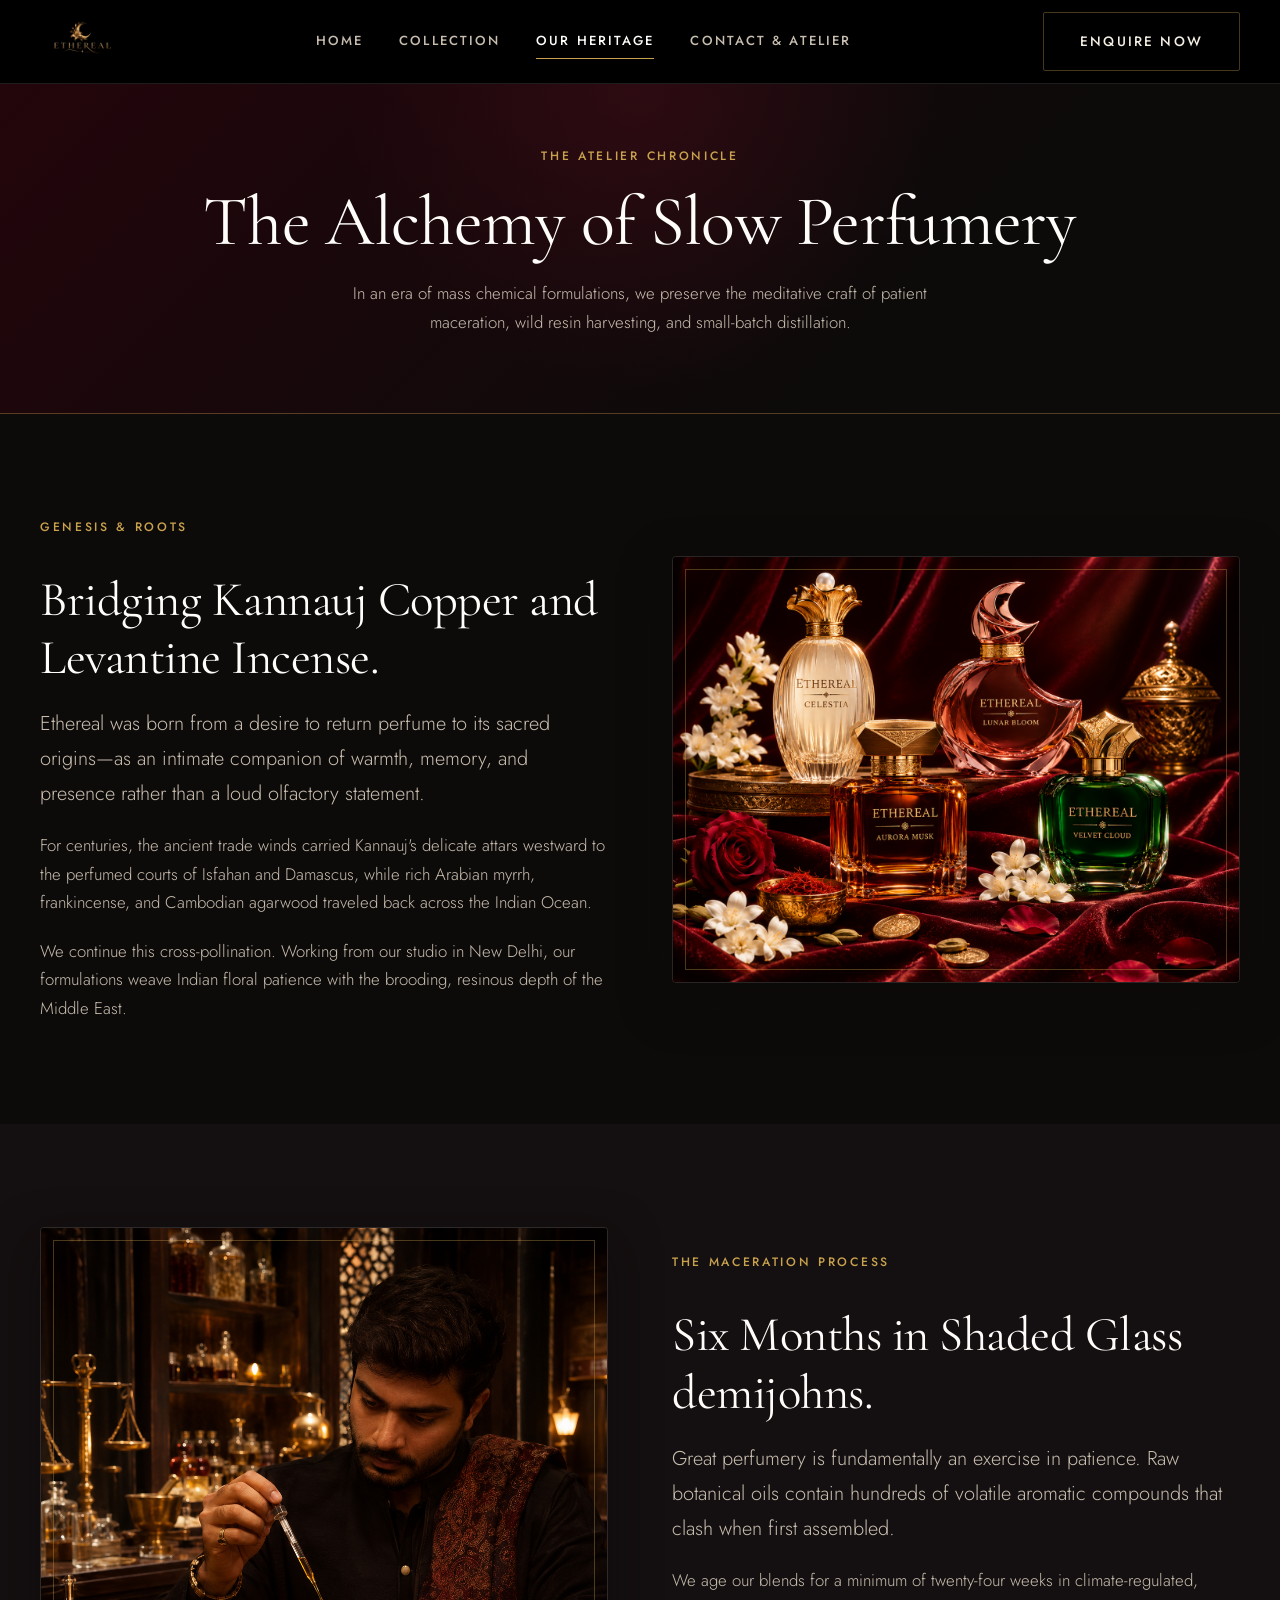
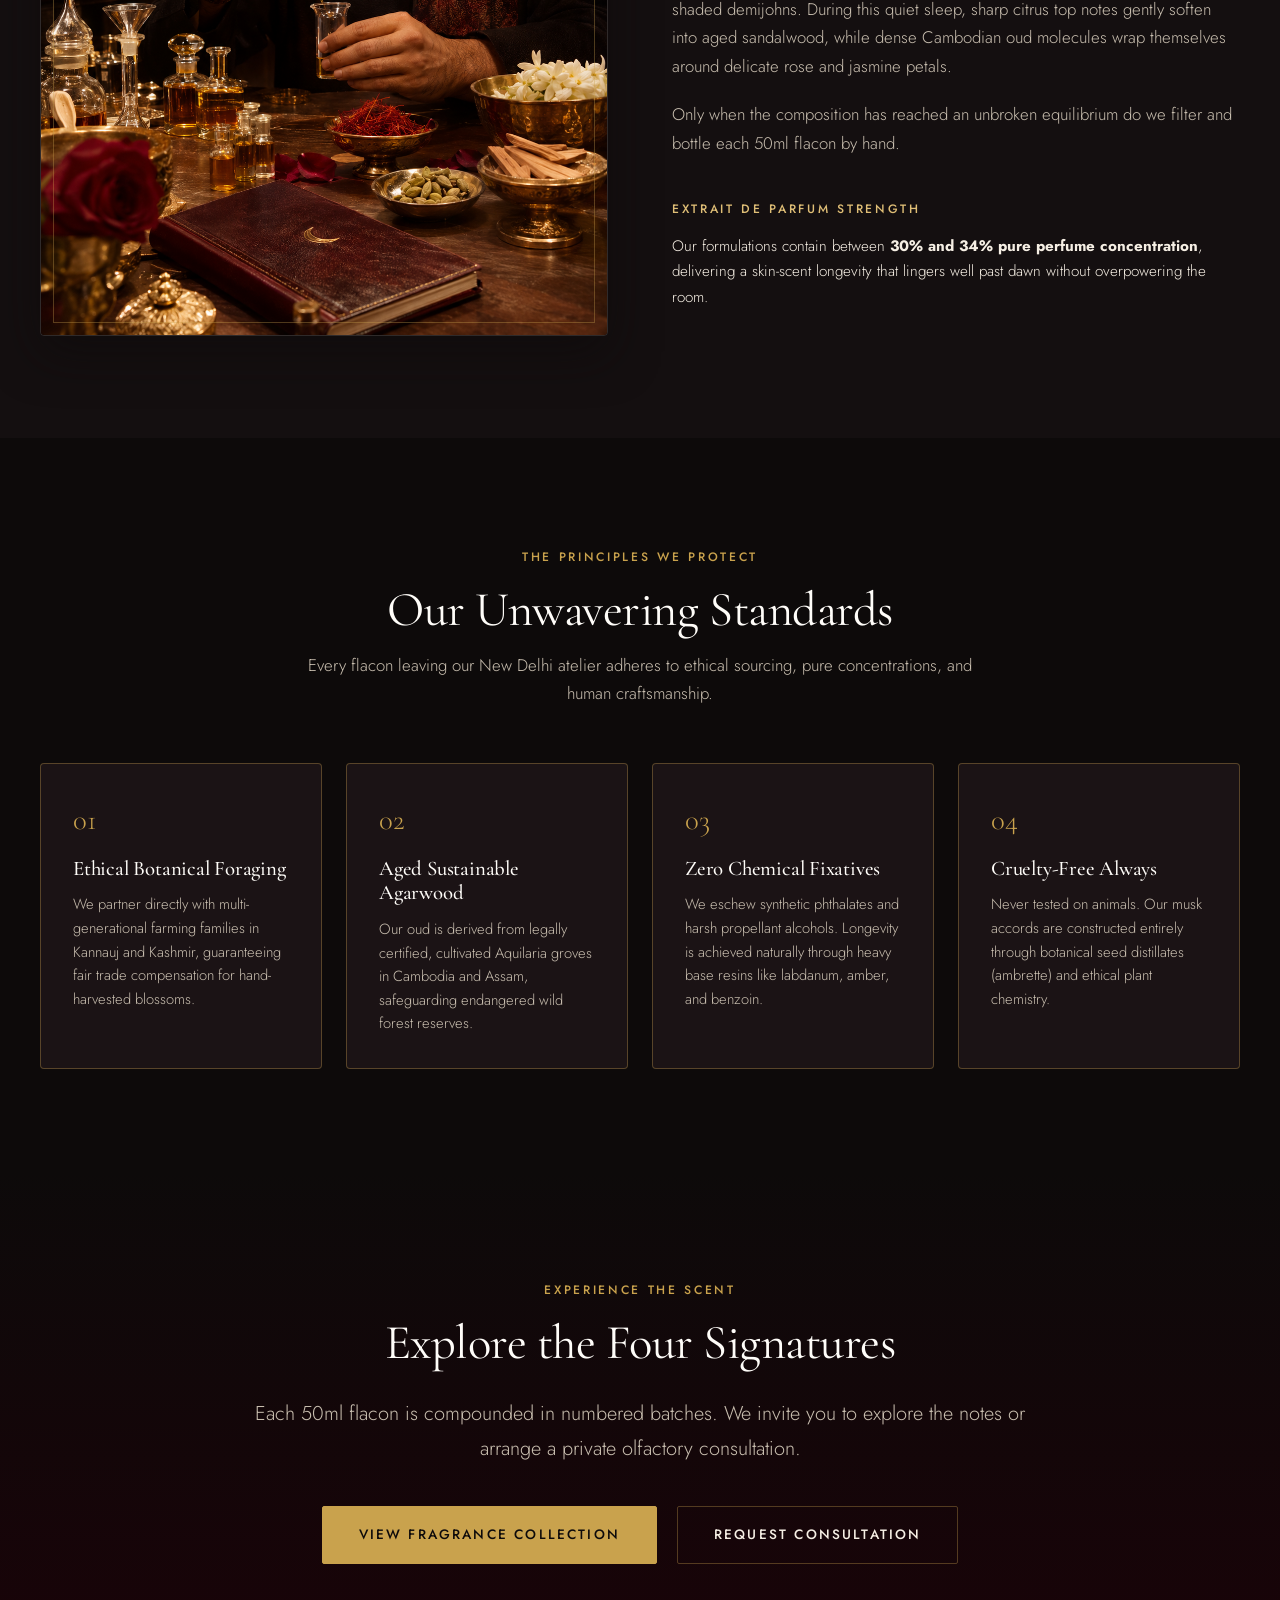
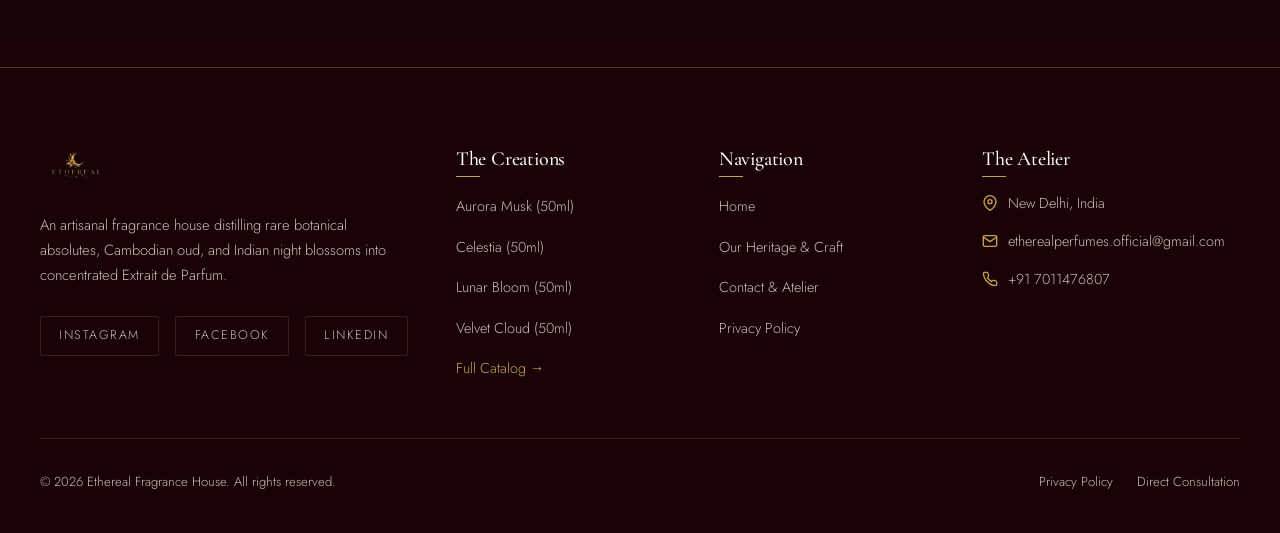
==== about/index.html @ 1e4ba0fc "Add files via upload" ====
<!DOCTYPE html>
<html lang="en">
<head>
  <meta charset="UTF-8">
  <meta name="viewport" content="width=device-width, initial-scale=1.0">
  <title>Our Heritage & Craftsmanship | Ethereal Fragrance House</title>
  <meta name="description" content="Discover the slow perfumery philosophy of Ethereal. Blended in New Delhi from aged Cambodian oud, Kannauj night jasmine, and rare botanicals matured in shaded glass.">
  <meta name="author" content="Ethereal Fragrance House">
  <link rel="canonical" href="https://YOURDOMAIN.com/about/">

  <!-- Open Graph -->
  <meta property="og:type" content="article">
  <meta property="og:url" content="https://YOURDOMAIN.com/about/">
  <meta property="og:title" content="Our Heritage & Craftsmanship | Ethereal Fragrance House">
  <meta property="og:description" content="Slow perfumery inspired by ancient Indo-Levantine trade routes, aged woods, and nocturnal floral distillation.">
  <meta property="og:image" content="https://YOURDOMAIN.com/images/ethereal-perfumer-blending-oils.webp">
  <meta property="og:site_name" content="Ethereal">

  <!-- Twitter Card -->
  <meta name="twitter:card" content="summary_large_image">
  <meta name="twitter:url" content="https://YOURDOMAIN.com/about/">
  <meta name="twitter:title" content="Our Heritage & Craftsmanship | Ethereal Fragrance House">
  <meta name="twitter:description" content="Slow perfumery inspired by ancient Indo-Levantine trade routes and nocturnal floral distillation.">
  <meta name="twitter:image" content="https://YOURDOMAIN.com/images/ethereal-perfumer-blending-oils.webp">

  <!-- Favicon -->
  <link rel="icon" type="image/svg+xml" href="/favicon.svg">

  <!-- Google Fonts Preconnect & Styles -->
  <link rel="preconnect" href="https://fonts.googleapis.com">
  <link rel="preconnect" href="https://fonts.gstatic.com" crossorigin>
  <link href="https://fonts.googleapis.com/css2?family=Cormorant+Garamond:ital,wght@0,300;0,400;0,500;0,600;0,700;1,400;1,600&family=Jost:wght@300;400;500;600&display=swap" rel="stylesheet">

  <link rel="stylesheet" href="/styles.css">

  <!-- Google Analytics 4 (GA4) Placeholder:
  <script async src="https://www.googletagmanager.com/gtag/js?id=G-XXXXXXXXXX"></script>
  <script>
    window.dataLayer = window.dataLayer || [];
    function gtag(){dataLayer.push(arguments);}
    gtag('js', new Date());
    gtag('config', 'G-XXXXXXXXXX');
  </script>
  -->
</head>
<body>

  <!-- Site Header -->
  <header class="site-header" role="banner">
    <div class="container header-inner">
      <a href="/" class="brand-logo-wrap" aria-label="Ethereal Home">
        <img src="/images/ethereal-logo-gold.png" alt="Ethereal Luxury Fragrance House" class="brand-logo" width="160" height="44" decoding="async">
      </a>

      <!-- Desktop Navigation -->
      <nav class="nav-desktop" aria-label="Main Navigation">
        <a href="/" class="nav-link">Home</a>
        <a href="/products/" class="nav-link">Collection</a>
        <a href="/about/" class="nav-link active">Our Heritage</a>
        <a href="/contact/" class="nav-link">Contact & Atelier</a>
      </nav>

      <!-- Desktop Action CTA -->
      <a href="/contact/" class="btn btn-secondary header-cta-desktop">Enquire Now</a>

      <!-- Mobile Hamburger Button -->
      <button type="button" class="mobile-nav-toggle" aria-label="Toggle navigation menu" aria-expanded="false" aria-controls="mobile-drawer">
        <span class="hamburger-bar"></span>
        <span class="hamburger-bar"></span>
        <span class="hamburger-bar"></span>
      </button>
    </div>
  </header>

  <!-- Mobile Drawer Menu -->
  <div id="mobile-drawer" class="mobile-drawer" aria-hidden="true">
    <ul class="mobile-nav-list">
      <li><a href="/" class="mobile-nav-link">Home</a></li>
      <li><a href="/products/" class="mobile-nav-link">Fragrance Collection</a></li>
      <li><a href="/about/" class="mobile-nav-link active">Our Heritage & Craft</a></li>
      <li><a href="/contact/" class="mobile-nav-link">Private Consultation</a></li>
    </ul>

    <div class="mobile-drawer-footer">
      <p><strong class="text-gold">Atelier:</strong> New Delhi, India</p>
      <p><strong class="text-gold">Direct:</strong> <a href="tel:+917011476807">+91 7011476807</a></p>
      <p><strong class="text-gold">Email:</strong> <a href="mailto:etherealperfumes.official@gmail.com">etherealperfumes.official@gmail.com</a></p>
    </div>
  </div>

  <main id="main-content">

    <!-- Page Header Banner -->
    <section class="page-header">
      <div class="container reveal-on-scroll">
        <span class="eyebrow">The Atelier Chronicle</span>
        <h1 class="page-header-title">The Alchemy of Slow Perfumery</h1>
        <p class="page-header-subtitle">
          In an era of mass chemical formulations, we preserve the meditative craft of patient maceration, wild resin harvesting, and small-batch distillation.
        </p>
      </div>
    </section>

    <!-- Heritage Narrative Section -->
    <section class="section">
      <div class="container">
        <div class="split-editorial">
          <div class="editorial-content reveal-on-scroll">
            <span class="eyebrow">Genesis & Roots</span>
            <h2>Bridging Kannauj Copper and Levantine Incense.</h2>
            <p class="lead-text">
              Ethereal was born from a desire to return perfume to its sacred origins—as an intimate companion of warmth, memory, and presence rather than a loud olfactory statement.
            </p>
            <p class="text-ivory-muted">
              For centuries, the ancient trade winds carried Kannauj's delicate attars westward to the perfumed courts of Isfahan and Damascus, while rich Arabian myrrh, frankincense, and Cambodian agarwood traveled back across the Indian Ocean.
            </p>
            <p class="text-ivory-muted">
              We continue this cross-pollination. Working from our studio in New Delhi, our formulations weave Indian floral patience with the brooding, resinous depth of the Middle East.
            </p>
          </div>
          <div class="editorial-media reveal-on-scroll delay-1">
            <img src="/images/ethereal-perfume-collection.jpg" alt="Collection of Ethereal fragrances set against raw stone" width="800" height="600" loading="lazy" decoding="async">
            <div class="editorial-media-accent"></div>
          </div>
        </div>
      </div>
    </section>

    <!-- Craftsmanship Section with Perfumer Image -->
    <section class="section" style="background-color: var(--color-black-surface);">
      <div class="container">
        <div class="split-editorial reverse">
          <div class="editorial-content reveal-on-scroll">
            <span class="eyebrow">The Maceration Process</span>
            <h2>Six Months in Shaded Glass demijohns.</h2>
            <p class="lead-text">
              Great perfumery is fundamentally an exercise in patience. Raw botanical oils contain hundreds of volatile aromatic compounds that clash when first assembled.
            </p>
            <p class="text-ivory-muted">
              We age our blends for a minimum of twenty-four weeks in climate-regulated, shaded demijohns. During this quiet sleep, sharp citrus top notes gently soften into aged sandalwood, while dense Cambodian oud molecules wrap themselves around delicate rose and jasmine petals.
            </p>
            <p class="text-ivory-muted">
              Only when the composition has reached an unbroken equilibrium do we filter and bottle each 50ml flacon by hand.
            </p>
            <div style="margin-top: 1rem;">
              <span class="eyebrow" style="color: var(--color-gold-light);">Extrait de Parfum Strength</span>
              <p style="font-size: 0.95rem; color: var(--color-ivory);">
                Our formulations contain between <strong>30% and 34% pure perfume concentration</strong>, delivering a skin-scent longevity that lingers well past dawn without overpowering the room.
              </p>
            </div>
          </div>
          <div class="editorial-media reveal-on-scroll delay-1">
            <img src="/images/ethereal-perfumer-blending-oils.webp" alt="Master perfumer weighing botanical oils with precision pipettes" width="800" height="600" loading="lazy" decoding="async">
            <div class="editorial-media-accent"></div>
          </div>
        </div>
      </div>
    </section>

    <!-- The 4 Pillars of Ethereal -->
    <section class="section">
      <div class="container">
        <div style="text-align: center; max-width: 680px; margin: 0 auto 3.5rem;" class="reveal-on-scroll">
          <span class="eyebrow">The Principles We Protect</span>
          <h2>Our Unwavering Standards</h2>
          <p class="text-ivory-muted" style="margin-top: 0.75rem;">
            Every flacon leaving our New Delhi atelier adheres to ethical sourcing, pure concentrations, and human craftsmanship.
          </p>
        </div>

        <div class="ingredients-grid">
          
          <div class="ingredient-card reveal-on-scroll" style="aspect-ratio: auto; min-height: 280px; background-color: var(--color-black-card); border-color: var(--color-gold-border); padding: 2rem;">
            <div style="color: var(--color-gold); font-size: 1.8rem; font-family: var(--font-serif); margin-bottom: 0.75rem;">01</div>
            <h3 style="font-size: 1.3rem; margin-bottom: 0.75rem;">Ethical Botanical Foraging</h3>
            <p class="text-ivory-muted" style="font-size: 0.92rem; line-height: 1.6;">
              We partner directly with multi-generational farming families in Kannauj and Kashmir, guaranteeing fair trade compensation for hand-harvested blossoms.
            </p>
          </div>

          <div class="ingredient-card reveal-on-scroll delay-1" style="aspect-ratio: auto; min-height: 280px; background-color: var(--color-black-card); border-color: var(--color-gold-border); padding: 2rem;">
            <div style="color: var(--color-gold); font-size: 1.8rem; font-family: var(--font-serif); margin-bottom: 0.75rem;">02</div>
            <h3 style="font-size: 1.3rem; margin-bottom: 0.75rem;">Aged Sustainable Agarwood</h3>
            <p class="text-ivory-muted" style="font-size: 0.92rem; line-height: 1.6;">
              Our oud is derived from legally certified, cultivated Aquilaria groves in Cambodia and Assam, safeguarding endangered wild forest reserves.
            </p>
          </div>

          <div class="ingredient-card reveal-on-scroll delay-2" style="aspect-ratio: auto; min-height: 280px; background-color: var(--color-black-card); border-color: var(--color-gold-border); padding: 2rem;">
            <div style="color: var(--color-gold); font-size: 1.8rem; font-family: var(--font-serif); margin-bottom: 0.75rem;">03</div>
            <h3 style="font-size: 1.3rem; margin-bottom: 0.75rem;">Zero Chemical Fixatives</h3>
            <p class="text-ivory-muted" style="font-size: 0.92rem; line-height: 1.6;">
              We eschew synthetic phthalates and harsh propellant alcohols. Longevity is achieved naturally through heavy base resins like labdanum, amber, and benzoin.
            </p>
          </div>

          <div class="ingredient-card reveal-on-scroll delay-3" style="aspect-ratio: auto; min-height: 280px; background-color: var(--color-black-card); border-color: var(--color-gold-border); padding: 2rem;">
            <div style="color: var(--color-gold); font-size: 1.8rem; font-family: var(--font-serif); margin-bottom: 0.75rem;">04</div>
            <h3 style="font-size: 1.3rem; margin-bottom: 0.75rem;">Cruelty-Free Always</h3>
            <p class="text-ivory-muted" style="font-size: 0.92rem; line-height: 1.6;">
              Never tested on animals. Our musk accords are constructed entirely through botanical seed distillates (ambrette) and ethical plant chemistry.
            </p>
          </div>

        </div>
      </div>
    </section>

    <!-- Final Call to Action -->
    <section class="section" style="background: linear-gradient(180deg, var(--color-black) 0%, var(--color-burgundy-dark) 100%); text-align: center;">
      <div class="container container-narrow reveal-on-scroll">
        <span class="eyebrow">Experience The Scent</span>
        <h2 style="margin-bottom: 1.5rem;">Explore the Four Signatures</h2>
        <p class="lead-text" style="margin-bottom: 2.5rem;">
          Each 50ml flacon is compounded in numbered batches. We invite you to explore the notes or arrange a private olfactory consultation.
        </p>
        <div class="btn-group" style="justify-content: center;">
          <a href="/products/" class="btn btn-primary">View Fragrance Collection</a>
          <a href="/contact/" class="btn btn-secondary">Request Consultation</a>
        </div>
      </div>
    </section>

  </main>

  <!-- Global Footer -->
  <footer class="site-footer" role="contentinfo">
    <div class="container">
      <div class="footer-grid">
        
        <div class="footer-col-brand">
          <a href="/" aria-label="Ethereal Home">
            <img src="/images/ethereal-logo-gold.png" alt="Ethereal Luxury Perfume House" class="footer-logo" width="160" height="44" decoding="async">
          </a>
          <p class="text-ivory-muted" style="font-size: 0.92rem; line-height: 1.7;">
            An artisanal fragrance house distilling rare botanical absolutes, Cambodian oud, and Indian night blossoms into concentrated Extrait de Parfum.
          </p>
          <div class="social-links-row">
            <a href="#" class="social-pill" aria-label="Instagram">Instagram</a>
            <a href="#" class="social-pill" aria-label="Facebook">Facebook</a>
            <a href="#" class="social-pill" aria-label="LinkedIn">LinkedIn</a>
          </div>
        </div>

        <div>
          <h4 class="footer-col-title">The Creations</h4>
          <ul class="footer-links-list">
            <li><a href="/products/aurora-musk/" class="footer-link">Aurora Musk (50ml)</a></li>
            <li><a href="/products/celestia/" class="footer-link">Celestia (50ml)</a></li>
            <li><a href="/products/lunar-bloom/" class="footer-link">Lunar Bloom (50ml)</a></li>
            <li><a href="/products/velvet-cloud/" class="footer-link">Velvet Cloud (50ml)</a></li>
            <li><a href="/products/" class="footer-link text-gold">Full Catalog &rarr;</a></li>
          </ul>
        </div>

        <div>
          <h4 class="footer-col-title">Navigation</h4>
          <ul class="footer-links-list">
            <li><a href="/" class="footer-link">Home</a></li>
            <li><a href="/about/" class="footer-link">Our Heritage & Craft</a></li>
            <li><a href="/contact/" class="footer-link">Contact & Atelier</a></li>
            <li><a href="/privacy-policy/" class="footer-link">Privacy Policy</a></li>
          </ul>
        </div>

        <div>
          <h4 class="footer-col-title">The Atelier</h4>
          <div class="footer-contact-item">
            <svg viewBox="0 0 24 24" fill="none" stroke="currentColor" stroke-width="2" stroke-linecap="round" stroke-linejoin="round"><path d="M21 10c0 7-9 13-9 13s-9-6-9-13a9 9 0 0 1 18 0z"></path><circle cx="12" cy="10" r="3"></circle></svg>
            <span>New Delhi, India</span>
          </div>
          <div class="footer-contact-item">
            <svg viewBox="0 0 24 24" fill="none" stroke="currentColor" stroke-width="2" stroke-linecap="round" stroke-linejoin="round"><path d="M4 4h16c1.1 0 2 .9 2 2v12c0 1.1-.9 2-2 2H4c-1.1 0-2-.9-2-2V6c0-1.1.9-2 2-2z"></path><polyline points="22,6 12,13 2,6"></polyline></svg>
            <a href="mailto:etherealperfumes.official@gmail.com" class="footer-link">etherealperfumes.official@gmail.com</a>
          </div>
          <div class="footer-contact-item">
            <svg viewBox="0 0 24 24" fill="none" stroke="currentColor" stroke-width="2" stroke-linecap="round" stroke-linejoin="round"><path d="M22 16.92v3a2 2 0 0 1-2.18 2 19.79 19.79 0 0 1-8.63-3.07 19.5 19.5 0 0 1-6-6 19.79 19.79 0 0 1-3.07-8.67A2 2 0 0 1 4.11 2h3a2 2 0 0 1 2 1.72 12.84 12.84 0 0 0 .7 2.81 2 2 0 0 1-.45 2.11L8.09 9.91a16 16 0 0 0 6 6l1.27-1.27a2 2 0 0 1 2.11-.45 12.84 12.84 0 0 0 2.81.7A2 2 0 0 1 22 16.92z"></path></svg>
            <a href="tel:+917011476807" class="footer-link">+91 7011476807</a>
          </div>
        </div>

      </div>

      <div class="footer-bottom">
        <p>&copy; 2026 Ethereal Fragrance House. All rights reserved.</p>
        <div class="footer-legal-links">
          <a href="/privacy-policy/">Privacy Policy</a>
          <a href="/contact/">Direct Consultation</a>
        </div>
      </div>
    </div>
  </footer>

  <script src="/script.js" defer></script>
</body>
</html>
---- styles.css ----
/* ==========================================================================
   ETHEREAL LUXURY PERFUME HOUSE - UNIFIED DESIGN SYSTEM
   Palette: Deep Burgundy (#4a0e1a), Near-Black (#0d0a0a), Gold (#c9a24d), Warm Ivory (#f6efe4)
   Fonts: Cormorant Garamond (Serif), Jost (Sans-serif)
   ========================================================================== */

:root {
  --color-burgundy: #4a0e1a;
  --color-burgundy-deep: #25050c;
  --color-burgundy-dark: #190308;
  --color-burgundy-light: #671727;
  --color-burgundy-glow: rgba(74, 14, 26, 0.45);
  
  --color-black: #0d0a0a;
  --color-black-surface: #140f10;
  --color-black-card: #1b1315;
  --color-black-elevated: #22181a;
  
  --color-gold: #c9a24d;
  --color-gold-light: #dfbe76;
  --color-gold-hover: #edd69a;
  --color-gold-dark: #9b7a30;
  --color-gold-muted: rgba(201, 162, 77, 0.22);
  --color-gold-border: rgba(201, 162, 77, 0.35);
  
  --color-ivory: #f6efe4;
  --color-ivory-light: #fffdf9;
  --color-ivory-muted: #c8beaf;
  --color-ivory-subtle: rgba(246, 239, 228, 0.6);
  --color-border-subtle: rgba(246, 239, 228, 0.12);
  
  --color-error: #e06d6d;
  --color-success: #78b889;

  --font-serif: 'Cormorant Garamond', Garamond, 'Times New Roman', serif;
  --font-sans: 'Jost', -apple-system, BlinkMacSystemFont, 'Segoe UI', Roboto, sans-serif;
  
  --ease-luxury: cubic-bezier(0.16, 1, 0.3, 1);
  --ease-smooth: cubic-bezier(0.4, 0, 0.2, 1);
  --transition-fast: 0.25s var(--ease-smooth);
  --transition-base: 0.3s var(--ease-luxury);
  --transition-slow: 0.45s var(--ease-luxury);
  
  --container-max: 1280px;
  --container-padding: clamp(1.5rem, 4vw, 2.5rem);
  --header-height: 84px;
  
  --radius-sm: 2px;
  --radius-md: 4px;
  --radius-lg: 8px;
  
  --shadow-subtle: 0 4px 20px rgba(0, 0, 0, 0.35);
  --shadow-luxury: 0 16px 48px rgba(13, 10, 10, 0.6);
  --shadow-gold: 0 0 30px rgba(201, 162, 77, 0.18);
}

/* Base Reset & Box Sizing */
*, *::before, *::after {
  box-sizing: border-box;
  margin: 0;
  padding: 0;
}

html {
  font-size: 16px;
  scroll-behavior: smooth;
  background-color: var(--color-black);
  color: var(--color-ivory);
  -webkit-font-smoothing: antialiased;
  -moz-osx-font-smoothing: grayscale;
}

body {
  font-family: var(--font-sans);
  font-weight: 300;
  font-size: 1.05rem;
  line-height: 1.7;
  color: var(--color-ivory);
  background-color: var(--color-black);
  overflow-x: hidden;
  position: relative;
  display: flex;
  flex-direction: column;
  min-height: 100vh;
}

main {
  flex: 1 0 auto;
}

img, picture, svg, video {
  display: block;
  max-width: 100%;
  height: auto;
}

a {
  color: inherit;
  text-decoration: none;
  transition: color var(--transition-fast);
}

button, input, textarea, select {
  font: inherit;
  color: inherit;
}

ul, ol {
  list-style: none;
}

/* Focus States */
:focus-visible {
  outline: 2px solid var(--color-gold);
  outline-offset: 4px;
}

/* ==========================================================================
   TYPOGRAPHY
   ========================================================================== */

h1, h2, h3, h4, h5, h6 {
  font-family: var(--font-serif);
  font-weight: 400;
  line-height: 1.18;
  color: var(--color-ivory-light);
  letter-spacing: -0.01em;
}

h1 {
  font-size: clamp(2.35rem, 5.5vw, 4.4rem);
  font-weight: 400;
}

h2 {
  font-size: clamp(1.85rem, 3.8vw, 3.1rem);
  font-weight: 400;
}

h3 {
  font-size: clamp(1.4rem, 2.4vw, 2rem);
  font-weight: 500;
}

h4 {
  font-size: 1.25rem;
  font-weight: 500;
}

.text-gold {
  color: var(--color-gold) !important;
}

.text-ivory-muted {
  color: var(--color-ivory-muted);
}

.text-italic {
  font-style: italic;
  font-family: var(--font-serif);
}

.eyebrow {
  display: inline-block;
  font-family: var(--font-sans);
  font-size: 0.76rem;
  font-weight: 500;
  text-transform: uppercase;
  letter-spacing: 0.22em;
  color: var(--color-gold);
  margin-bottom: 0.85rem;
}

.lead-text {
  font-size: clamp(1.1rem, 1.8vw, 1.25rem);
  line-height: 1.75;
  color: var(--color-ivory-muted);
  font-weight: 300;
}

/* Container */
.container {
  width: 100%;
  max-width: var(--container-max);
  margin-left: auto;
  margin-right: auto;
  padding-inline: 24px;
}

@media (min-width: 768px) {
  .container {
    padding-inline: 40px;
  }
}

.container-narrow {
  max-width: 860px;
}

.container-wide {
  max-width: 1380px;
}

/* Section Spacing */
.section {
  padding-top: clamp(4rem, 8vw, 7.5rem);
  padding-bottom: clamp(4rem, 8vw, 7.5rem);
  position: relative;
}

.section-hero {
  padding-top: calc(var(--header-height) + 2rem);
  padding-bottom: clamp(3.5rem, 6vw, 6rem);
}

/* ==========================================================================
   BUTTONS & LINKS
   ========================================================================== */

.btn {
  display: inline-flex;
  align-items: center;
  justify-content: center;
  gap: 0.65rem;
  font-family: var(--font-sans);
  font-size: 0.85rem;
  font-weight: 500;
  text-transform: uppercase;
  letter-spacing: 0.16em;
  padding: 1.05rem 2.25rem;
  border-radius: var(--radius-sm);
  cursor: pointer;
  transition: all var(--transition-base);
  position: relative;
  overflow: hidden;
  text-align: center;
}

.btn-primary {
  background-color: var(--color-gold);
  color: var(--color-black);
  border: 1px solid var(--color-gold);
}

.btn-primary:hover {
  background-color: var(--color-gold-hover);
  border-color: var(--color-gold-hover);
  color: var(--color-black);
  box-shadow: 0 6px 24px rgba(201, 162, 77, 0.35);
  transform: translateY(-2px);
}

.btn-secondary {
  background-color: transparent;
  color: var(--color-ivory);
  border: 1px solid var(--color-gold-border);
}

.btn-secondary:hover {
  border-color: var(--color-gold);
  color: var(--color-gold-light);
  background-color: rgba(201, 162, 77, 0.08);
  transform: translateY(-2px);
}

.btn-burgundy {
  background-color: var(--color-burgundy);
  color: var(--color-ivory-light);
  border: 1px solid rgba(201, 162, 77, 0.3);
}

.btn-burgundy:hover {
  background-color: var(--color-burgundy-light);
  border-color: var(--color-gold);
  transform: translateY(-2px);
  box-shadow: 0 8px 24px rgba(74, 14, 26, 0.5);
}

.btn-text {
  display: inline-flex;
  align-items: center;
  gap: 0.5rem;
  font-size: 0.85rem;
  font-weight: 500;
  text-transform: uppercase;
  letter-spacing: 0.15em;
  color: var(--color-gold);
  padding: 0.4rem 0;
  border-bottom: 1px solid transparent;
  transition: all var(--transition-fast);
}

.btn-text:hover {
  color: var(--color-gold-light);
  border-bottom-color: var(--color-gold-light);
  transform: translateX(3px);
}

.btn-group {
  display: flex;
  flex-wrap: wrap;
  gap: 1.25rem;
  align-items: center;
}

/* ==========================================================================
   HEADER & NAVIGATION
   ========================================================================== */

.site-header {
  position: fixed;
  top: 0;
  left: 0;
  width: 100%;
  height: var(--header-height);
  z-index: 1000;
  background-color: #000000;
  backdrop-filter: blur(8px);
  -webkit-backdrop-filter: blur(8px);
  border-bottom: 1px solid var(--color-border-subtle);
  transition: background-color var(--transition-base), height var(--transition-base), border-color var(--transition-base);
}

.site-header.is-scrolled {
  background-color: #000000;
  border-bottom-color: var(--color-gold-border);
  box-shadow: var(--shadow-subtle);
  height: 74px;
}

.header-inner {
  display: flex;
  align-items: center;
  justify-content: space-between;
  height: 100%;
}

.brand-logo-wrap {
  display: flex;
  align-items: center;
  gap: 0.75rem;
}

.brand-logo {
  height: 56px;
  width: auto;
  object-fit: contain;
  mix-blend-mode: lighten;
  transition: transform var(--transition-fast);
}

.brand-logo-wrap:hover .brand-logo {
  transform: scale(1.02);
}

.nav-desktop {
  display: none;
}

@media (min-width: 900px) {
  .nav-desktop {
    display: flex;
    align-items: center;
    gap: 2.25rem;
  }
}

.nav-link {
  font-size: 0.82rem;
  font-weight: 500;
  text-transform: uppercase;
  letter-spacing: 0.16em;
  color: var(--color-ivory-muted);
  position: relative;
  padding: 0.4rem 0;
  transition: color var(--transition-fast);
}

.nav-link::after {
  content: '';
  position: absolute;
  bottom: 0;
  left: 0;
  width: 0%;
  height: 1px;
  background-color: var(--color-gold);
  transition: width var(--transition-base);
}

.nav-link:hover,
.nav-link.active {
  color: var(--color-ivory-light);
}

.nav-link:hover::after,
.nav-link.active::after {
  width: 100%;
}

.header-cta-desktop {
  display: none;
}

@media (min-width: 900px) {
  .header-cta-desktop {
    display: inline-flex;
  }
}

/* Mobile Hamburger Toggle */
.mobile-nav-toggle {
  display: flex;
  flex-direction: column;
  justify-content: center;
  align-items: center;
  width: 44px;
  height: 44px;
  background: transparent;
  border: 1px solid var(--color-border-subtle);
  border-radius: var(--radius-sm);
  cursor: pointer;
  padding: 0;
  z-index: 1010;
  gap: 5px;
  transition: border-color var(--transition-fast);
}

.mobile-nav-toggle:hover {
  border-color: var(--color-gold);
}

.hamburger-bar {
  width: 20px;
  height: 1.5px;
  background-color: var(--color-ivory);
  transition: transform var(--transition-base), opacity var(--transition-base), background-color var(--transition-fast);
  transform-origin: center;
}

.mobile-nav-toggle[aria-expanded="true"] .hamburger-bar:nth-child(1) {
  transform: translateY(6.5px) rotate(45deg);
  background-color: var(--color-gold);
}

.mobile-nav-toggle[aria-expanded="true"] .hamburger-bar:nth-child(2) {
  opacity: 0;
}

.mobile-nav-toggle[aria-expanded="true"] .hamburger-bar:nth-child(3) {
  transform: translateY(-6.5px) rotate(-45deg);
  background-color: var(--color-gold);
}

@media (min-width: 900px) {
  .mobile-nav-toggle {
    display: none;
  }
}

/* Mobile Drawer Overlay */
.mobile-drawer {
  position: fixed;
  top: 0;
  left: 0;
  width: 100%;
  height: 100vh;
  background-color: rgba(13, 10, 10, 0.98);
  backdrop-filter: blur(12px);
  -webkit-backdrop-filter: blur(12px);
  z-index: 1005;
  display: flex;
  flex-direction: column;
  justify-content: center;
  padding: 6rem 2rem 3rem;
  opacity: 0;
  visibility: hidden;
  pointer-events: none;
  transition: opacity var(--transition-base), visibility var(--transition-base);
}

.mobile-drawer.is-open {
  opacity: 1;
  visibility: visible;
  pointer-events: auto;
}

.mobile-nav-list {
  display: flex;
  flex-direction: column;
  gap: 1.5rem;
  margin-bottom: 2.5rem;
}

.mobile-nav-link {
  font-family: var(--font-serif);
  font-size: 1.9rem;
  color: var(--color-ivory);
  display: inline-block;
  transition: color var(--transition-fast), transform var(--transition-fast);
}

.mobile-nav-link:hover,
.mobile-nav-link.active {
  color: var(--color-gold);
  transform: translateX(8px);
}

.mobile-drawer-footer {
  border-top: 1px solid var(--color-border-subtle);
  padding-top: 1.75rem;
  display: flex;
  flex-direction: column;
  gap: 0.75rem;
  font-size: 0.9rem;
  color: var(--color-ivory-muted);
}

.mobile-drawer-footer a {
  color: var(--color-ivory);
}

.mobile-drawer-footer a:hover {
  color: var(--color-gold);
}

/* ==========================================================================
   HERO BANNER COMPONENT
   ========================================================================== */

.hero-fullscreen {
  position: relative;
  min-height: 100vh;
  display: flex;
  align-items: center;
  overflow: hidden;
  background-color: var(--color-black);
  background-size: cover;
  background-position: center;
  /* Push the flex content down so it clears the fixed header and sits vertically centered */
  padding-top: calc(var(--header-height) + 70px);
  padding-bottom: 70px;
}

.hero-bg-media {
  position: absolute;
  inset: 0;
  z-index: 1;
  overflow: hidden;
}

.hero-bg-media img {
  width: 100%;
  height: 100%;
  object-fit: cover;
  object-position: center center;
  filter: brightness(0.72) saturate(1.1);
  /* Override the global img { height: auto } rule */
  max-width: none;
}

.hero-fullscreen:hover .hero-bg-media img {
  transform: scale(1.0);
}

.hero-gradient-overlay {
  position: absolute;
  inset: 0;
  z-index: 2;
  background: linear-gradient(
    180deg,
    rgba(13, 10, 10, 0.75) 0%,
    rgba(74, 14, 26, 0.45) 50%,
    rgba(13, 10, 10, 0.92) 100%
  );
}

.hero-content {
  position: relative;
  z-index: 3;
  max-width: 820px;
  width: 100%;
}

.hero-title {
  margin-bottom: 1.5rem;
  color: var(--color-ivory-light);
}

.hero-desc {
  font-size: clamp(1.1rem, 1.8vw, 1.3rem);
  line-height: 1.8;
  color: var(--color-ivory);
  margin-bottom: 2.5rem;
  max-width: 680px;
}

/* Page Header Banner (for subpages) */
.page-header {
  position: relative;
  background: linear-gradient(135deg, var(--color-burgundy-deep) 0%, var(--color-black) 70%);
  border-bottom: 1px solid var(--color-gold-border);
  padding-top: calc(var(--header-height) + 3.5rem);
  padding-bottom: clamp(3rem, 6vw, 5rem);
  text-align: center;
  overflow: hidden;
}

.page-header::before {
  content: '';
  position: absolute;
  top: -50%;
  left: 50%;
  transform: translateX(-50%);
  width: 600px;
  height: 600px;
  background: radial-gradient(circle, var(--color-burgundy-glow) 0%, transparent 70%);
  pointer-events: none;
  z-index: 1;
}

.page-header .container {
  position: relative;
  z-index: 2;
}

.page-header-title {
  margin-bottom: 1rem;
}

.page-header-subtitle {
  max-width: 640px;
  margin: 0 auto;
  color: var(--color-ivory-muted);
}

/* ==========================================================================
   FEATURED EDITORIAL SECTIONS & GRIDS
   ========================================================================== */

/* Split Story Grid */
.split-editorial {
  display: grid;
  grid-template-columns: 1fr;
  gap: clamp(2rem, 5vw, 4.5rem);
  align-items: center;
}

@media (min-width: 860px) {
  .split-editorial {
    grid-template-columns: 1fr 1fr;
  }
  
  .split-editorial.reverse {
    direction: rtl;
  }
  
  .split-editorial.reverse > * {
    direction: ltr;
  }
}

.editorial-media {
  position: relative;
  border-radius: var(--radius-md);
  overflow: hidden;
  box-shadow: var(--shadow-luxury);
  border: 1px solid var(--color-border-subtle);
}

.editorial-media img {
  width: 100%;
  height: 100%;
  object-fit: cover;
  transition: transform 0.4s var(--ease-luxury);
}

.editorial-media:hover img {
  transform: scale(1.03);
}

.editorial-media-accent {
  position: absolute;
  inset: 0;
  border: 1px solid var(--color-gold-border);
  margin: 12px;
  pointer-events: none;
  transition: border-color var(--transition-fast);
}

.editorial-media:hover .editorial-media-accent {
  border-color: var(--color-gold);
}

.editorial-content {
  display: flex;
  flex-direction: column;
  gap: 1.25rem;
}

/* Product Cards Grid */
.product-grid {
  display: grid;
  grid-template-columns: 1fr;
  gap: 2rem;
}

@media (min-width: 640px) {
  .product-grid {
    grid-template-columns: repeat(2, 1fr);
  }
}

@media (min-width: 1080px) {
  .product-grid {
    grid-template-columns: repeat(4, 1fr);
  }
}

.product-card {
  background-color: var(--color-black-card);
  border: 1px solid var(--color-border-subtle);
  border-radius: var(--radius-md);
  display: flex;
  flex-direction: column;
  overflow: hidden;
  position: relative;
  transition: transform var(--transition-base), border-color var(--transition-base), box-shadow var(--transition-base);
}

.product-card:hover {
  transform: translateY(-6px);
  border-color: var(--color-gold-border);
  box-shadow: var(--shadow-luxury);
}

.product-card-media {
  position: relative;
  aspect-ratio: 4 / 5;
  background: radial-gradient(circle at center, #240b12 0%, #120b0d 75%);
  padding: 1.5rem;
  display: flex;
  align-items: center;
  justify-content: center;
  overflow: hidden;
}

.product-card-media img {
  width: 100%;
  height: 100%;
  object-fit: contain;
  transition: transform var(--transition-base);
  filter: drop-shadow(0 12px 24px rgba(0, 0, 0, 0.6));
}

.product-card:hover .product-card-media img {
  transform: scale(1.06);
}

.product-badge {
  position: absolute;
  top: 1rem;
  right: 1rem;
  background-color: rgba(13, 10, 10, 0.85);
  border: 1px solid var(--color-gold-border);
  color: var(--color-gold-light);
  font-size: 0.68rem;
  letter-spacing: 0.14em;
  text-transform: uppercase;
  padding: 0.3rem 0.65rem;
  border-radius: var(--radius-sm);
  z-index: 2;
}

.product-card-body {
  padding: 1.75rem 1.5rem;
  display: flex;
  flex-direction: column;
  flex-grow: 1;
}

.product-title {
  font-size: 1.5rem;
  margin-bottom: 0.4rem;
  color: var(--color-ivory-light);
}

.product-subtitle {
  font-size: 0.85rem;
  color: var(--color-gold);
  letter-spacing: 0.08em;
  margin-bottom: 0.85rem;
  text-transform: uppercase;
}

.product-notes-chips {
  display: flex;
  flex-wrap: wrap;
  gap: 0.4rem;
  margin-bottom: 1.25rem;
}

.note-chip {
  font-size: 0.72rem;
  padding: 0.2rem 0.55rem;
  background-color: rgba(246, 239, 228, 0.05);
  border: 1px solid var(--color-border-subtle);
  border-radius: var(--radius-sm);
  color: var(--color-ivory-muted);
}

.product-desc-short {
  font-size: 0.92rem;
  color: var(--color-ivory-muted);
  line-height: 1.6;
  margin-bottom: 1.5rem;
  flex-grow: 1;
}

.product-card-actions {
  display: flex;
  align-items: center;
  justify-content: space-between;
  gap: 0.75rem;
  margin-top: auto;
  border-top: 1px solid var(--color-border-subtle);
  padding-top: 1.25rem;
}

/* ==========================================================================
   INGREDIENTS HIGHLIGHT SECTION
   ========================================================================== */

.ingredients-grid {
  display: grid;
  grid-template-columns: 1fr;
  gap: 1.5rem;
}

@media (min-width: 600px) {
  .ingredients-grid {
    grid-template-columns: repeat(2, 1fr);
  }
}

@media (min-width: 1024px) {
  .ingredients-grid {
    grid-template-columns: repeat(4, 1fr);
  }
}

.ingredient-card {
  position: relative;
  border-radius: var(--radius-md);
  overflow: hidden;
  aspect-ratio: 3 / 4;
  border: 1px solid var(--color-border-subtle);
}

.ingredient-card img {
  width: 100%;
  height: 100%;
  object-fit: cover;
  transition: transform var(--transition-slow);
  filter: brightness(0.65) saturate(1.1);
}

.ingredient-card:hover img {
  transform: scale(1.05);
}

.ingredient-card-overlay {
  position: absolute;
  inset: 0;
  display: flex;
  flex-direction: column;
  justify-content: flex-end;
  padding: 1.75rem;
  background: linear-gradient(180deg, transparent 30%, rgba(13, 10, 10, 0.95) 100%);
}

.ingredient-title {
  font-size: 1.45rem;
  color: var(--color-ivory-light);
  margin-bottom: 0.35rem;
}

.ingredient-region {
  font-size: 0.75rem;
  letter-spacing: 0.16em;
  text-transform: uppercase;
  color: var(--color-gold);
  margin-bottom: 0.5rem;
}

.ingredient-note {
  font-size: 0.86rem;
  color: var(--color-ivory-muted);
  line-height: 1.5;
}

/* ==========================================================================
   GIFTING & ATELIER SHOWCASE
   ========================================================================== */

.gifting-banner {
  background: linear-gradient(135deg, var(--color-burgundy-dark) 0%, var(--color-black-surface) 100%);
  border: 1px solid var(--color-gold-border);
  border-radius: var(--radius-lg);
  overflow: hidden;
}

.gifting-grid {
  display: grid;
  grid-template-columns: 1fr;
}

@media (min-width: 900px) {
  .gifting-grid {
    grid-template-columns: 1.1fr 0.9fr;
  }
}

.gifting-content {
  padding: clamp(2rem, 5vw, 4rem);
  display: flex;
  flex-direction: column;
  justify-content: center;
}

.gifting-media {
  position: relative;
  min-height: 320px;
}

.gifting-media img {
  width: 100%;
  height: 100%;
  object-fit: cover;
}

/* ==========================================================================
   PRODUCT DETAIL PAGE SPECIFICS
   ========================================================================== */

.product-detail-layout {
  display: grid;
  grid-template-columns: 1fr;
  gap: clamp(2.5rem, 5vw, 4.5rem);
  align-items: start;
}

@media (min-width: 960px) {
  .product-detail-layout {
    grid-template-columns: 1.05fr 1fr;
  }
}

.product-gallery-sticky {
  position: relative;
}

@media (min-width: 960px) {
  .product-gallery-sticky {
    position: sticky;
    top: calc(var(--header-height) + 2rem);
  }
}

.product-hero-stage {
  position: relative;
  background: radial-gradient(circle at 50% 45%, #2a0b14 0%, #11090c 70%, #0d0a0a 100%);
  border: 1px solid var(--color-gold-border);
  border-radius: var(--radius-lg);
  padding: clamp(2rem, 5vw, 4rem);
  aspect-ratio: 4 / 5;
  display: flex;
  align-items: center;
  justify-content: center;
  overflow: hidden;
}

.product-hero-stage::before {
  content: '';
  position: absolute;
  width: 300px;
  height: 300px;
  background: radial-gradient(circle, rgba(201, 162, 77, 0.15) 0%, transparent 70%);
  pointer-events: none;
}

.product-hero-stage img {
  max-height: 90%;
  width: auto;
  object-fit: contain;
  filter: drop-shadow(0 20px 40px rgba(0, 0, 0, 0.7));
  transition: transform var(--transition-slow);
}

.product-hero-stage:hover img {
  transform: scale(1.04);
}

.product-info-panel {
  display: flex;
  flex-direction: column;
  gap: 1.75rem;
}

.product-meta-header {
  border-bottom: 1px solid var(--color-border-subtle);
  padding-bottom: 1.5rem;
}

.product-detail-size {
  display: inline-block;
  font-size: 0.8rem;
  letter-spacing: 0.15em;
  text-transform: uppercase;
  color: var(--color-gold);
  margin-top: 0.5rem;
}

/* Olfactory Pyramid Component */
.olfactory-pyramid {
  background-color: var(--color-black-card);
  border: 1px solid var(--color-gold-border);
  border-radius: var(--radius-md);
  padding: 1.75rem;
  margin: 1rem 0;
}

.pyramid-level {
  display: flex;
  flex-direction: column;
  gap: 0.35rem;
  padding: 1rem 0;
  border-bottom: 1px solid var(--color-border-subtle);
}

.pyramid-level:last-child {
  border-bottom: none;
  padding-bottom: 0;
}

.pyramid-level:first-child {
  padding-top: 0;
}

.pyramid-label {
  font-size: 0.74rem;
  text-transform: uppercase;
  letter-spacing: 0.18em;
  color: var(--color-gold);
  font-weight: 500;
}

.pyramid-notes {
  font-family: var(--font-serif);
  font-size: 1.25rem;
  color: var(--color-ivory-light);
}

/* Scent Spec Attributes */
.scent-specs-grid {
  display: grid;
  grid-template-columns: repeat(2, 1fr);
  gap: 1.25rem;
  padding: 1.25rem 0;
  border-top: 1px solid var(--color-border-subtle);
  border-bottom: 1px solid var(--color-border-subtle);
}

.spec-item {
  display: flex;
  flex-direction: column;
  gap: 0.25rem;
}

.spec-key {
  font-size: 0.72rem;
  text-transform: uppercase;
  letter-spacing: 0.16em;
  color: var(--color-ivory-muted);
}

.spec-val {
  font-size: 0.95rem;
  color: var(--color-ivory-light);
  font-weight: 400;
}

/* Product Recommendation Carousel / Grid */
.recommendations-section {
  border-top: 1px solid var(--color-border-subtle);
  margin-top: clamp(4rem, 8vw, 6rem);
  padding-top: clamp(3rem, 6vw, 5rem);
}

/* ==========================================================================
   FORMS & ENQUIRY CONSULTATION
   ========================================================================== */

.form-wrapper {
  background-color: var(--color-black-card);
  border: 1px solid var(--color-gold-border);
  border-radius: var(--radius-lg);
  padding: clamp(1.75rem, 5vw, 3.5rem);
  box-shadow: var(--shadow-luxury);
  position: relative;
}

.form-header {
  margin-bottom: 2rem;
}

.form-group {
  margin-bottom: 1.5rem;
  position: relative;
}

.form-label {
  display: block;
  font-size: 0.78rem;
  font-weight: 500;
  text-transform: uppercase;
  letter-spacing: 0.14em;
  color: var(--color-ivory-muted);
  margin-bottom: 0.5rem;
}

.form-label span.req {
  color: var(--color-gold);
}

.form-control {
  width: 100%;
  background-color: rgba(13, 10, 10, 0.75);
  border: 1px solid var(--color-border-subtle);
  border-radius: var(--radius-sm);
  padding: 0.95rem 1.15rem;
  color: var(--color-ivory);
  font-size: 0.98rem;
  transition: border-color var(--transition-fast), background-color var(--transition-fast);
}

.form-control:focus {
  outline: none;
  border-color: var(--color-gold);
  background-color: rgba(20, 15, 16, 0.95);
  box-shadow: 0 0 12px rgba(201, 162, 77, 0.15);
}

select.form-control {
  appearance: none;
  background-image: url("data:image/svg+xml,%3Csvg xmlns='http://www.w3.org/2000/svg' width='16' height='16' viewBox='0 0 24 24' fill='none' stroke='%23c9a24d' stroke-width='2' stroke-linecap='round' stroke-linejoin='round'%3E%3Cpolyline points='6 9 12 15 18 9'%3E%3C/polyline%3E%3C/svg%3E");
  background-repeat: no-repeat;
  background-position: right 1rem center;
  background-size: 16px;
  cursor: pointer;
  padding-right: 2.5rem;
}

select.form-control option {
  background-color: #140f10;
  color: #f6efe4;
  padding: 10px;
}

textarea.form-control {
  min-height: 120px;
  resize: vertical;
}

.form-error {
  display: block;
  font-size: 0.78rem;
  color: var(--color-error);
  margin-top: 0.35rem;
  min-height: 1.1rem;
}

.form-feedback {
  padding: 1rem;
  border-radius: var(--radius-sm);
  margin-bottom: 1.5rem;
  font-size: 0.9rem;
  display: none;
}

.form-feedback.is-error {
  display: block;
  background-color: rgba(224, 109, 109, 0.15);
  border: 1px solid var(--color-error);
  color: #ff9d9d;
}

.form-feedback.is-success {
  display: block;
  background-color: rgba(120, 184, 137, 0.15);
  border: 1px solid var(--color-success);
  color: #b5e6c1;
}

.form-feedback.is-info {
  display: block;
  background-color: rgba(201, 162, 77, 0.15);
  border: 1px solid var(--color-gold);
  color: var(--color-gold-light);
}

/* Honeypot field - invisible to genuine users */
.hidden-bot {
  display: none !important;
  visibility: hidden !important;
  position: absolute !important;
  left: -9999px !important;
}

/* ==========================================================================
   CONTACT DETAILS & ATELIER INFO
   ========================================================================== */

.contact-layout {
  display: grid;
  grid-template-columns: 1fr;
  gap: clamp(2.5rem, 5vw, 4.5rem);
}

@media (min-width: 900px) {
  .contact-layout {
    grid-template-columns: 1fr 1.15fr;
  }
}

.contact-info-card {
  display: flex;
  flex-direction: column;
  gap: 2rem;
}

.contact-method-item {
  display: flex;
  gap: 1.25rem;
  align-items: flex-start;
}

.contact-icon-box {
  width: 48px;
  height: 48px;
  border-radius: var(--radius-sm);
  background-color: rgba(74, 14, 26, 0.35);
  border: 1px solid var(--color-gold-border);
  display: flex;
  align-items: center;
  justify-content: center;
  color: var(--color-gold);
  flex-shrink: 0;
}

.contact-icon-box svg {
  width: 20px;
  height: 20px;
}

.contact-item-title {
  font-size: 0.78rem;
  text-transform: uppercase;
  letter-spacing: 0.16em;
  color: var(--color-gold);
  margin-bottom: 0.3rem;
}

.contact-item-val {
  font-size: 1.05rem;
  color: var(--color-ivory-light);
}

.social-links-row {
  display: flex;
  gap: 1rem;
  margin-top: 0.5rem;
}

.social-pill {
  display: inline-flex;
  align-items: center;
  justify-content: center;
  padding: 0.55rem 1.15rem;
  border: 1px solid var(--color-border-subtle);
  border-radius: var(--radius-sm);
  font-size: 0.78rem;
  letter-spacing: 0.12em;
  text-transform: uppercase;
  color: var(--color-ivory-muted);
  transition: all var(--transition-fast);
}

.social-pill:hover {
  border-color: var(--color-gold);
  color: var(--color-gold-light);
  background-color: rgba(201, 162, 77, 0.08);
}

/* ==========================================================================
   FOOTER
   ========================================================================== */

.site-footer {
  background-color: var(--color-burgundy-dark);
  border-top: 1px solid var(--color-gold-border);
  padding-top: clamp(4rem, 6vw, 5.5rem);
  padding-bottom: 2.5rem;
  margin-top: auto;
}

.footer-grid {
  display: grid;
  grid-template-columns: 1fr;
  gap: 3rem;
  margin-bottom: 3.5rem;
}

@media (min-width: 640px) {
  .footer-grid {
    grid-template-columns: repeat(2, 1fr);
  }
}

@media (min-width: 1024px) {
  .footer-grid {
    grid-template-columns: 1.6fr 1fr 1fr 1.2fr;
  }
}

.footer-col-brand {
  display: flex;
  flex-direction: column;
  gap: 1.25rem;
}

.footer-logo {
  height: 48px;
  width: auto;
  align-self: flex-start;
  mix-blend-mode: lighten;
}

.footer-col-title {
  font-family: var(--font-serif);
  font-size: 1.25rem;
  color: var(--color-ivory-light);
  margin-bottom: 1.25rem;
  position: relative;
  display: inline-block;
}

.footer-col-title::after {
  content: '';
  position: absolute;
  bottom: -6px;
  left: 0;
  width: 24px;
  height: 1px;
  background-color: var(--color-gold);
}

.footer-links-list {
  display: flex;
  flex-direction: column;
  gap: 0.75rem;
}

.footer-link {
  font-size: 0.9rem;
  color: var(--color-ivory-muted);
  transition: color var(--transition-fast), transform var(--transition-fast);
  display: inline-block;
}

.footer-link:hover {
  color: var(--color-gold-light);
  transform: translateX(4px);
}

.footer-contact-item {
  display: flex;
  align-items: flex-start;
  gap: 0.65rem;
  font-size: 0.9rem;
  color: var(--color-ivory-muted);
  margin-bottom: 0.85rem;
}

.footer-contact-item svg {
  width: 16px;
  height: 16px;
  color: var(--color-gold);
  flex-shrink: 0;
  margin-top: 4px;
}

.footer-bottom {
  border-top: 1px solid var(--color-border-subtle);
  padding-top: 2rem;
  display: flex;
  flex-direction: column;
  gap: 1rem;
  align-items: center;
  justify-content: space-between;
  font-size: 0.82rem;
  color: var(--color-ivory-muted);
}

@media (min-width: 768px) {
  .footer-bottom {
    flex-direction: row;
  }
}

.footer-legal-links {
  display: flex;
  gap: 1.5rem;
}

.footer-legal-links a:hover {
  color: var(--color-gold);
}

/* ==========================================================================
   SCROLL REVEAL & ANIMATIONS
   ========================================================================== */

.reveal-on-scroll {
  opacity: 0;
  transform: translateY(20px);
  transition: opacity 0.6s var(--ease-luxury), transform 0.6s var(--ease-luxury);
  will-change: opacity, transform;
}

.reveal-on-scroll.is-revealed {
  opacity: 1;
  transform: translateY(0);
}

/* Stagger delay helpers */
.delay-1 { transition-delay: 0.1s; }
.delay-2 { transition-delay: 0.2s; }
.delay-3 { transition-delay: 0.3s; }
.delay-4 { transition-delay: 0.4s; }

/* ==========================================================================
   INFORMATIONAL & LEGAL PAGES (About, Privacy, Thank You, 404)
   ========================================================================== */

.prose {
  line-height: 1.85;
  color: var(--color-ivory-muted);
}

.prose h2 {
  color: var(--color-ivory-light);
  margin-top: 2.5rem;
  margin-bottom: 1rem;
}

.prose h3 {
  color: var(--color-ivory-light);
  margin-top: 2rem;
  margin-bottom: 0.75rem;
}

.prose p {
  margin-bottom: 1.4rem;
}

.prose ul {
  list-style: disc;
  padding-left: 1.5rem;
  margin-bottom: 1.5rem;
}

.prose li {
  margin-bottom: 0.5rem;
}

.prose a {
  color: var(--color-gold);
  text-decoration: underline;
  text-underline-offset: 3px;
}

.prose a:hover {
  color: var(--color-gold-light);
}

/* Center card for Thank You & 404 */
.message-card {
  text-align: center;
  max-width: 680px;
  margin: 0 auto;
  padding: clamp(2.5rem, 6vw, 4.5rem) 2rem;
  background-color: var(--color-black-card);
  border: 1px solid var(--color-gold-border);
  border-radius: var(--radius-lg);
  box-shadow: var(--shadow-luxury);
}

.message-icon {
  width: 64px;
  height: 64px;
  margin: 0 auto 1.5rem;
  color: var(--color-gold);
}

/* Print Styles */
@media print {
  .site-header, .site-footer, .btn, .mobile-drawer {
    display: none !important;
  }
  body {
    background: white;
    color: black;
  }
}

/* ==========================================================================
   MOBILE RESPONSIVE SAFEGUARDS (375px)
   ========================================================================== */

@media (max-width: 480px) {
  .hero-fullscreen {
    padding-top: calc(var(--header-height) + 60px);
    padding-bottom: 60px;
  }

  .hero-content .btn-group {
    flex-direction: column;
    align-items: stretch;
  }

  .hero-content .btn-group .btn {
    width: 100%;
    padding: 0.95rem 1.5rem;
    font-size: 0.78rem;
  }

  .hero-title {
    font-size: clamp(1.9rem, 7vw, 2.5rem);
  }

  .hero-desc {
    font-size: 1rem;
  }
}
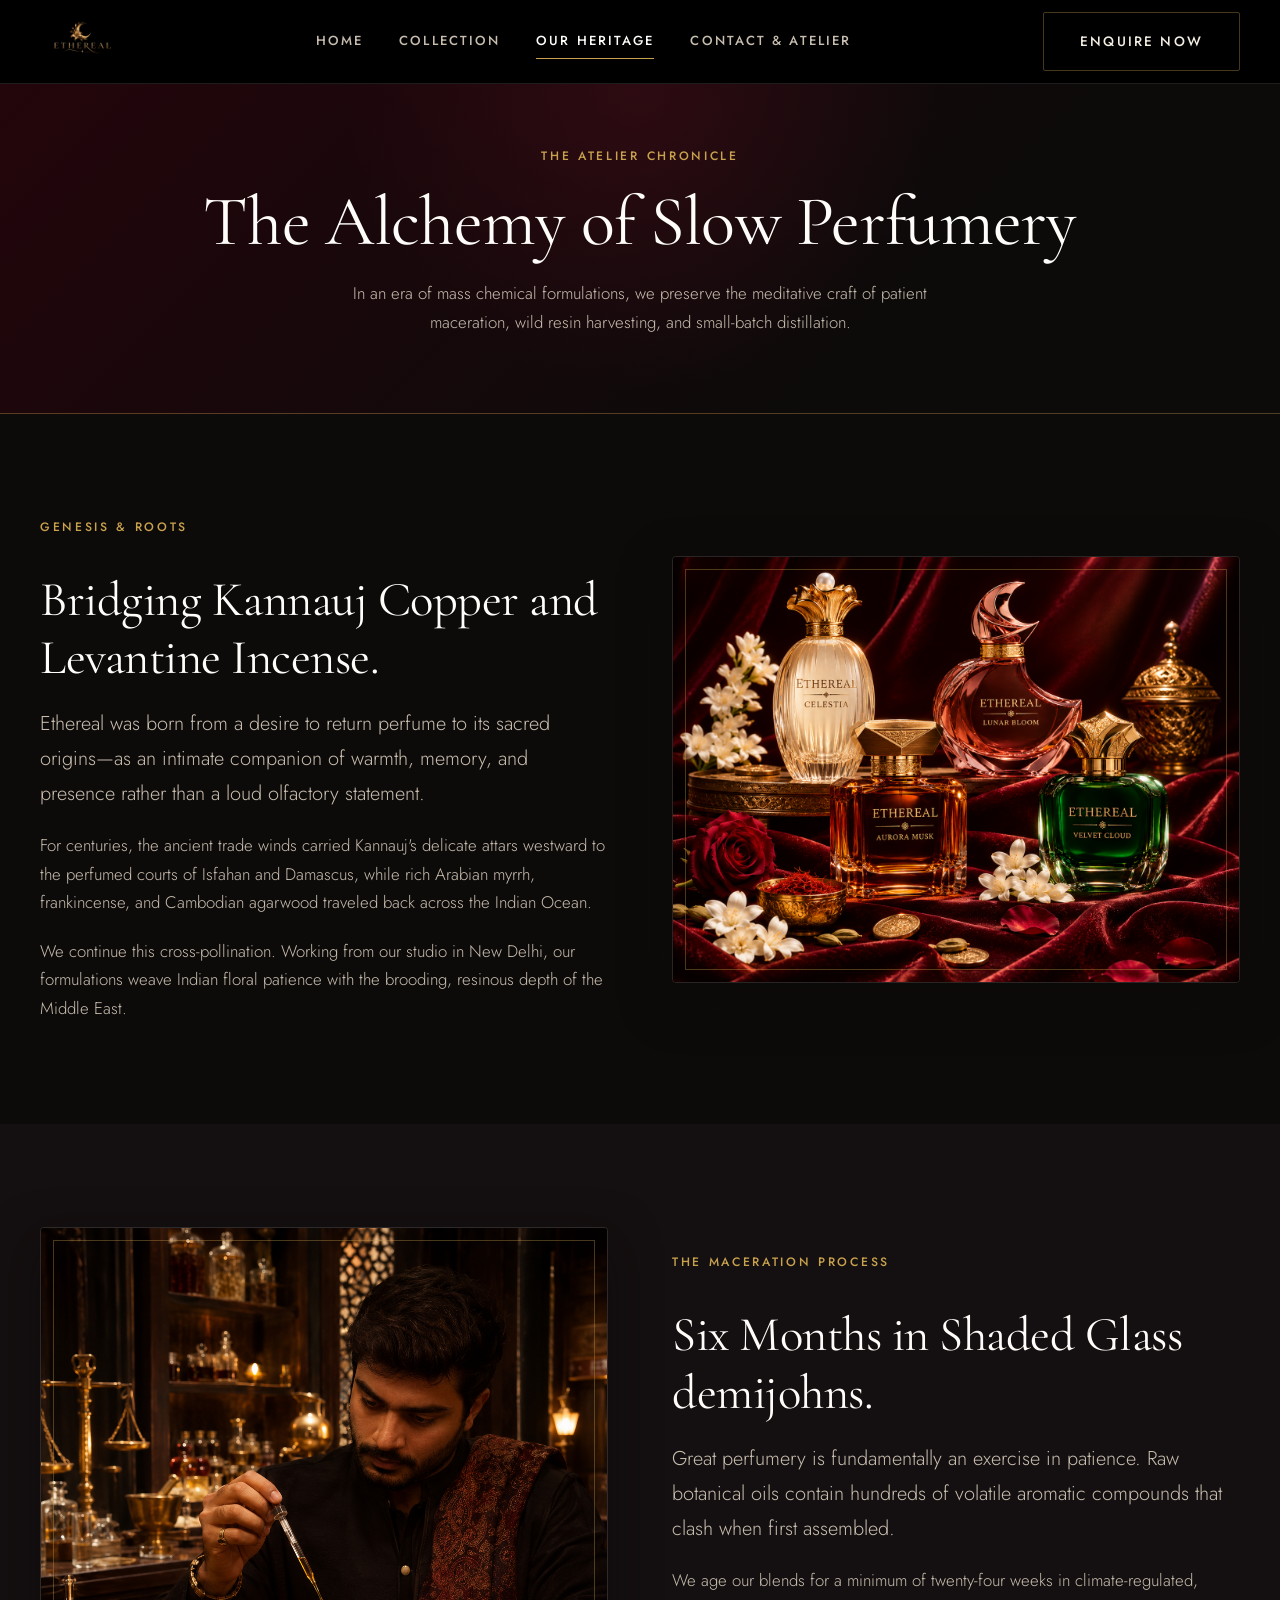
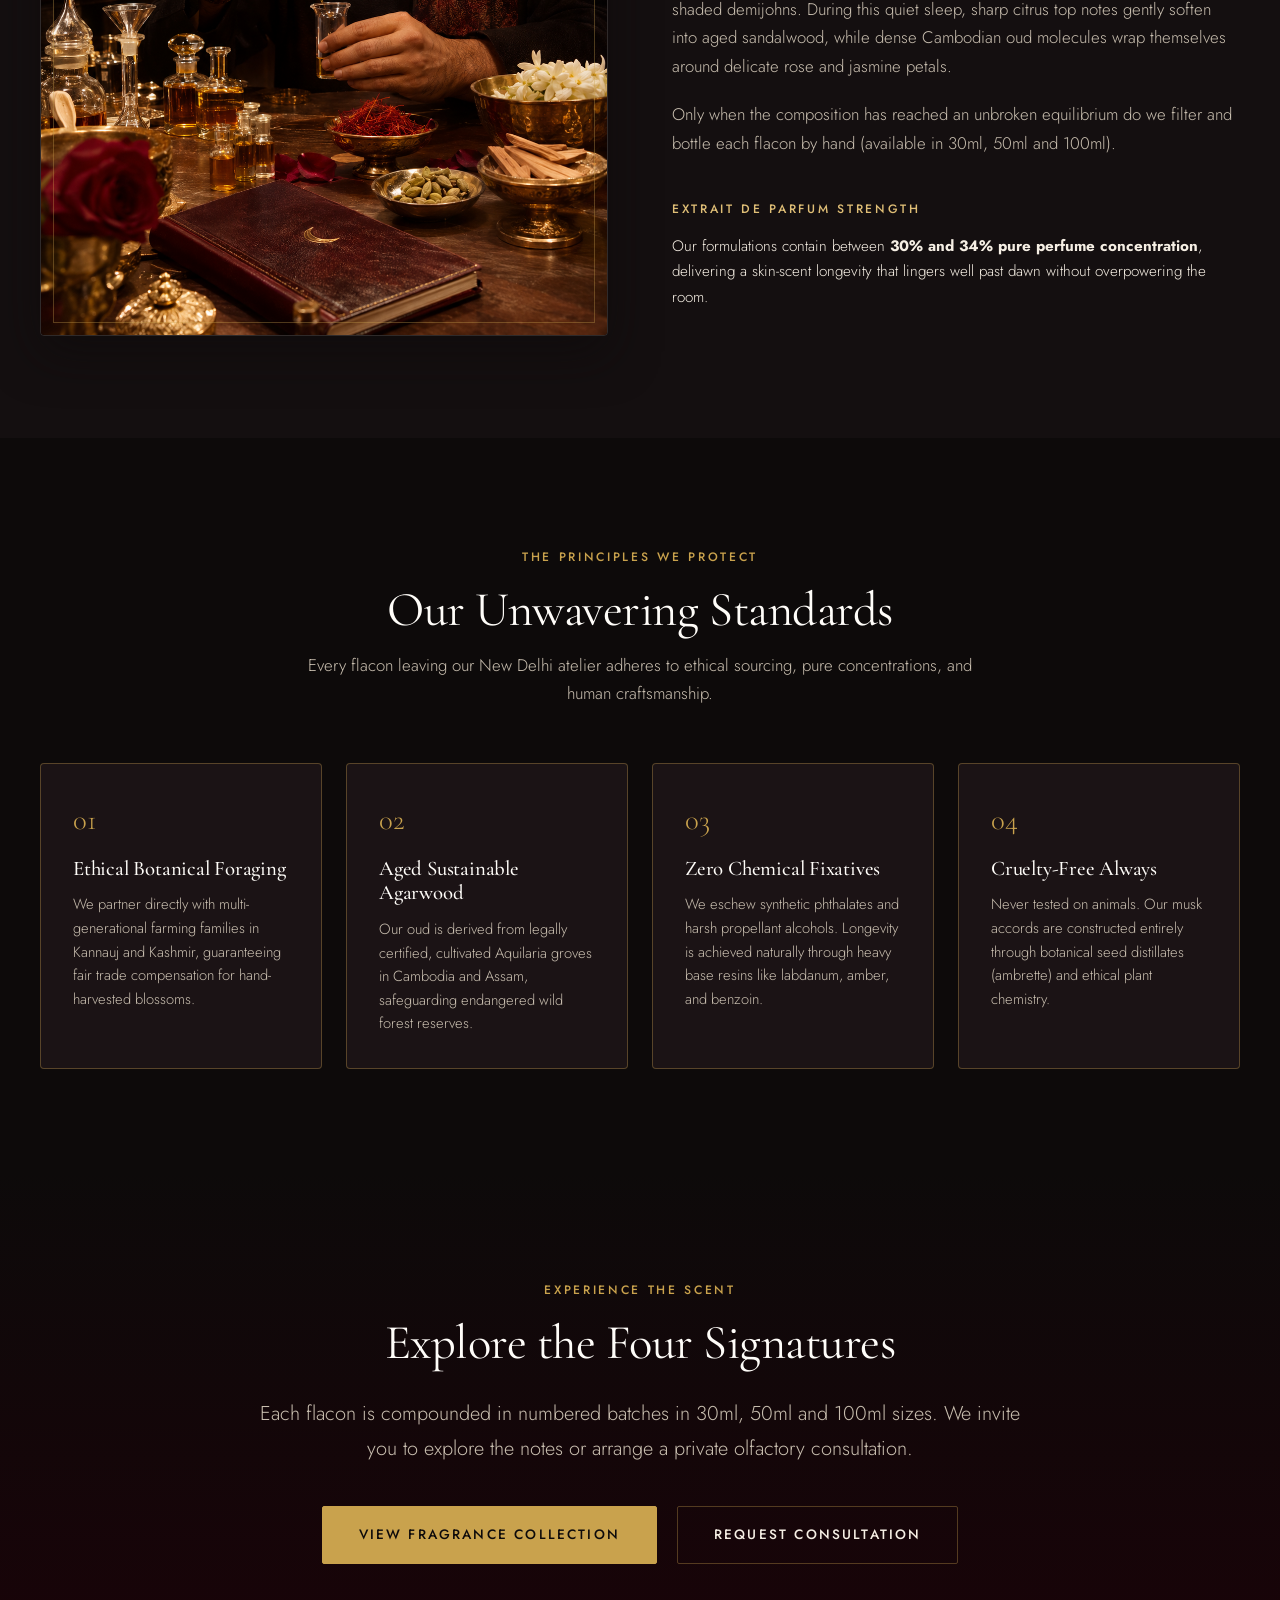
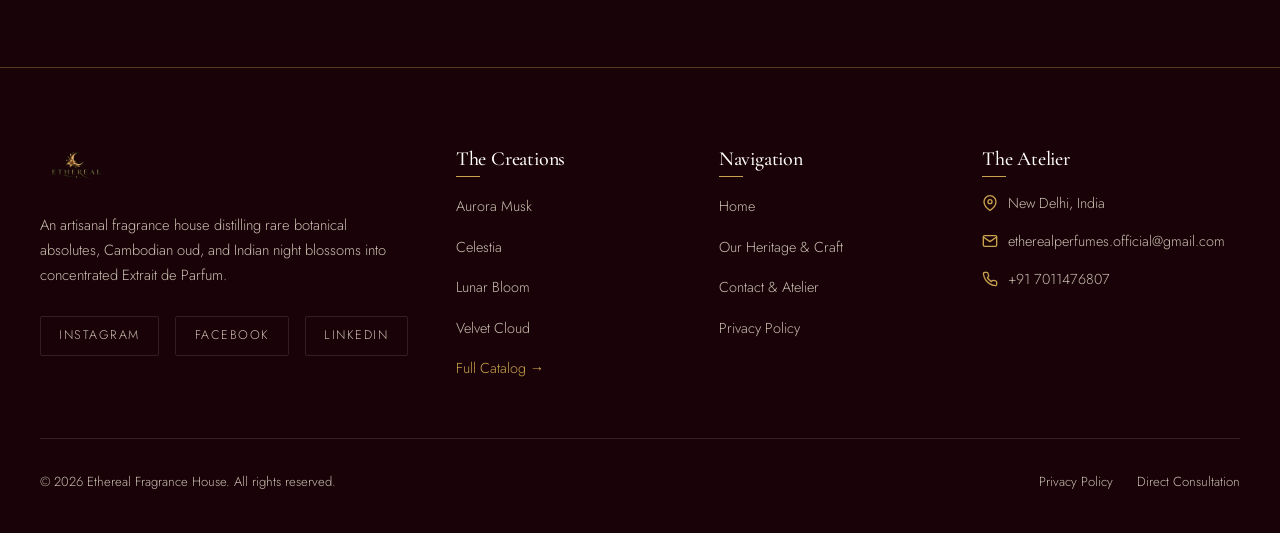
==== commit 91e8480d: "Add files via upload" ====
--- a/about/index.html
+++ b/about/index.html
@@ -140,7 +140,7 @@
               We age our blends for a minimum of twenty-four weeks in climate-regulated, shaded demijohns. During this quiet sleep, sharp citrus top notes gently soften into aged sandalwood, while dense Cambodian oud molecules wrap themselves around delicate rose and jasmine petals.
             </p>
             <p class="text-ivory-muted">
-              Only when the composition has reached an unbroken equilibrium do we filter and bottle each 50ml flacon by hand.
+              Only when the composition has reached an unbroken equilibrium do we filter and bottle each flacon by hand (available in 30ml, 50ml and 100ml).
             </p>
             <div style="margin-top: 1rem;">
               <span class="eyebrow" style="color: var(--color-gold-light);">Extrait de Parfum Strength</span>
@@ -212,7 +212,7 @@
         <span class="eyebrow">Experience The Scent</span>
         <h2 style="margin-bottom: 1.5rem;">Explore the Four Signatures</h2>
         <p class="lead-text" style="margin-bottom: 2.5rem;">
-          Each 50ml flacon is compounded in numbered batches. We invite you to explore the notes or arrange a private olfactory consultation.
+          Each flacon is compounded in numbered batches in 30ml, 50ml and 100ml sizes. We invite you to explore the notes or arrange a private olfactory consultation.
         </p>
         <div class="btn-group" style="justify-content: center;">
           <a href="/products/" class="btn btn-primary">View Fragrance Collection</a>
@@ -245,10 +245,10 @@
         <div>
           <h4 class="footer-col-title">The Creations</h4>
           <ul class="footer-links-list">
-            <li><a href="/products/aurora-musk/" class="footer-link">Aurora Musk (50ml)</a></li>
-            <li><a href="/products/celestia/" class="footer-link">Celestia (50ml)</a></li>
-            <li><a href="/products/lunar-bloom/" class="footer-link">Lunar Bloom (50ml)</a></li>
-            <li><a href="/products/velvet-cloud/" class="footer-link">Velvet Cloud (50ml)</a></li>
+            <li><a href="/products/aurora-musk/" class="footer-link">Aurora Musk</a></li>
+            <li><a href="/products/celestia/" class="footer-link">Celestia</a></li>
+            <li><a href="/products/lunar-bloom/" class="footer-link">Lunar Bloom</a></li>
+            <li><a href="/products/velvet-cloud/" class="footer-link">Velvet Cloud</a></li>
             <li><a href="/products/" class="footer-link text-gold">Full Catalog &rarr;</a></li>
           </ul>
         </div>
--- a/styles.css
+++ b/styles.css
@@ -1020,6 +1020,107 @@
   margin-top: 0.5rem;
 }
 
+/* Product Price Box & Size Selector */
+.product-price-box {
+  margin-top: 1.25rem;
+  padding-top: 1.25rem;
+  border-top: 1px solid var(--color-border-subtle);
+}
+
+.product-price-row {
+  display: flex;
+  align-items: baseline;
+  gap: 0.75rem;
+  flex-wrap: wrap;
+}
+
+.product-price {
+  font-family: var(--font-serif);
+  font-size: clamp(2rem, 3.5vw, 2.6rem);
+  font-weight: 500;
+  color: var(--color-gold);
+  line-height: 1;
+}
+
+.product-tax-note {
+  font-size: 0.82rem;
+  color: var(--color-ivory-muted);
+  letter-spacing: 0.04em;
+}
+
+.product-order-note {
+  font-size: 0.88rem;
+  color: var(--color-ivory-muted);
+  line-height: 1.6;
+  margin-top: 0.65rem;
+}
+
+.product-size-selector {
+  margin-top: 1.35rem;
+}
+
+.size-selector-label {
+  display: block;
+  font-size: 0.75rem;
+  text-transform: uppercase;
+  letter-spacing: 0.16em;
+  color: var(--color-ivory-muted);
+  margin-bottom: 0.5rem;
+  font-weight: 500;
+}
+
+.size-pills {
+  display: inline-flex;
+  gap: 0.65rem;
+  background-color: rgba(20, 15, 16, 0.6);
+  padding: 4px;
+  border-radius: 999px;
+  border: 1px solid var(--color-border-subtle);
+}
+
+.size-pill {
+  background: transparent;
+  border: 1px solid transparent;
+  color: var(--color-ivory);
+  padding: 0.55rem 1.25rem;
+  border-radius: 999px;
+  font-family: var(--font-sans);
+  font-size: 0.82rem;
+  font-weight: 500;
+  letter-spacing: 0.08em;
+  cursor: pointer;
+  transition: all var(--transition-fast);
+}
+
+.size-pill:hover {
+  color: var(--color-gold-light);
+  border-color: var(--color-gold-border);
+  background-color: rgba(201, 162, 77, 0.08);
+}
+
+.size-pill.is-selected {
+  background-color: var(--color-gold);
+  color: var(--color-black);
+  border-color: var(--color-gold);
+  font-weight: 600;
+  box-shadow: 0 2px 12px rgba(201, 162, 77, 0.3);
+}
+
+.size-pill:focus-visible {
+  outline: 2px solid var(--color-gold);
+  outline-offset: 2px;
+}
+
+/* Product Card Price */
+.product-card-price {
+  font-size: 0.95rem;
+  color: var(--color-gold);
+  font-weight: 500;
+  letter-spacing: 0.02em;
+  margin-top: 0.35rem;
+  margin-bottom: 0.85rem;
+}
+
 /* Olfactory Pyramid Component */
 .olfactory-pyramid {
   background-color: var(--color-black-card);
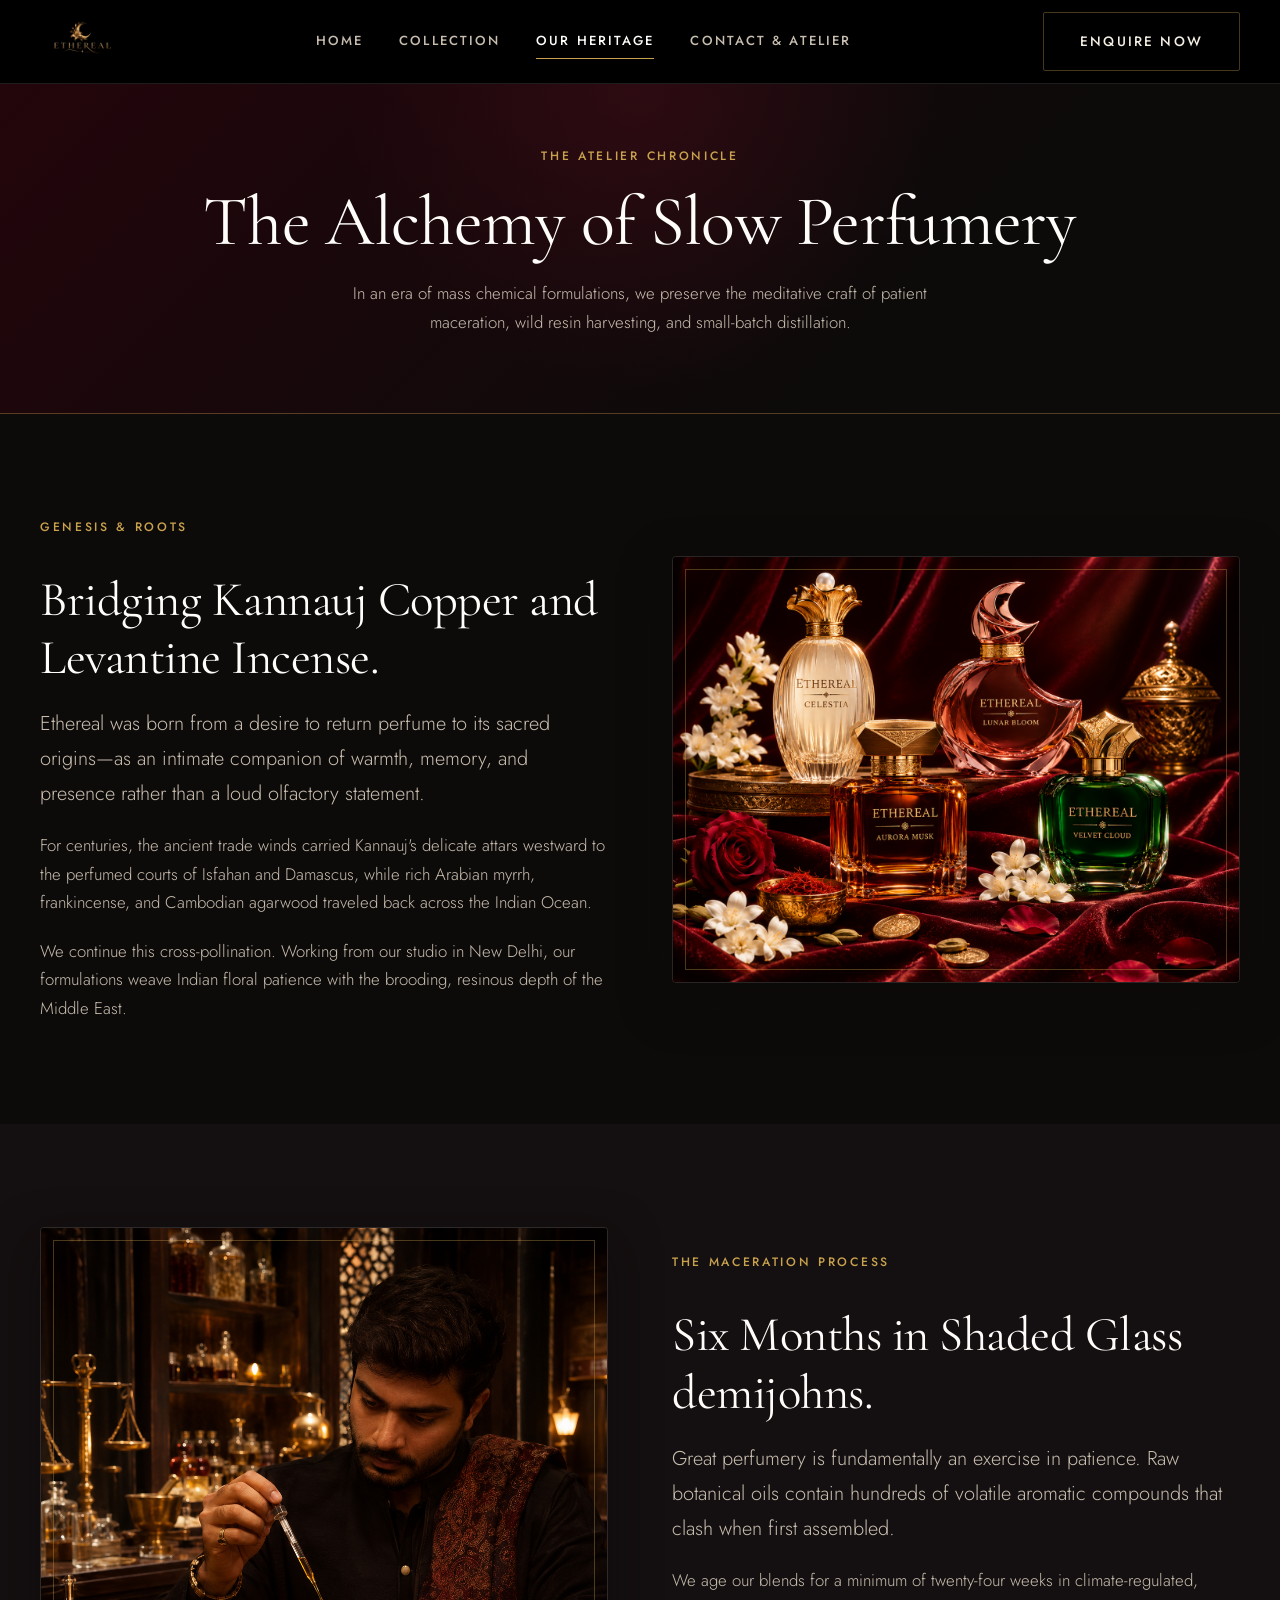
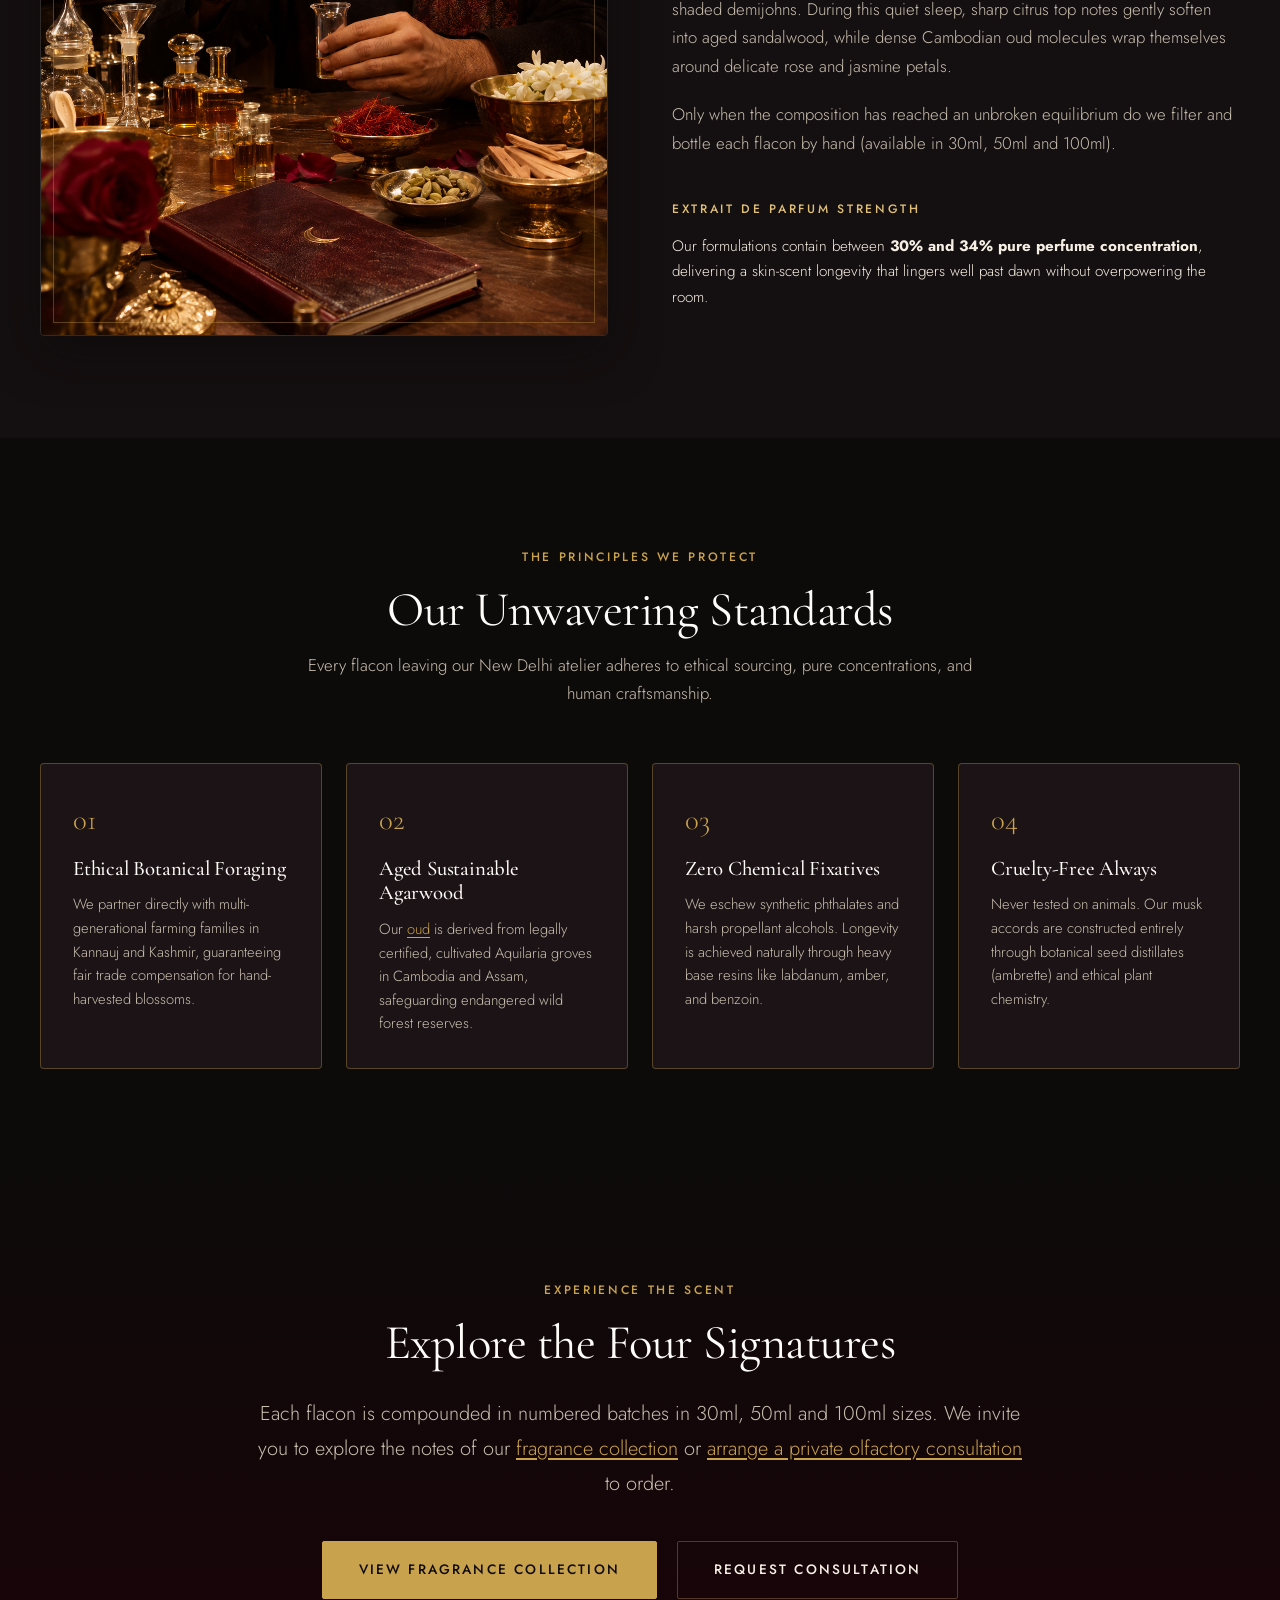
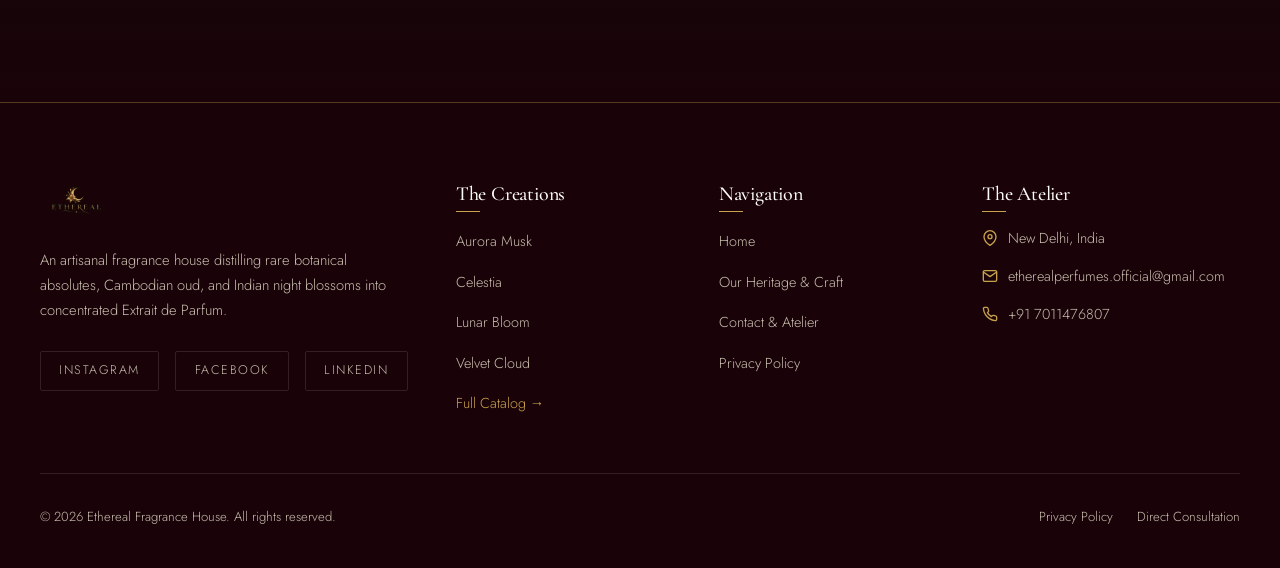
==== commit 25cc5c77: "Add files via upload" ====
--- a/about/index.html
+++ b/about/index.html
@@ -3,25 +3,25 @@
 <head>
   <meta charset="UTF-8">
   <meta name="viewport" content="width=device-width, initial-scale=1.0">
-  <title>Our Heritage & Craftsmanship | Ethereal Fragrance House</title>
-  <meta name="description" content="Discover the slow perfumery philosophy of Ethereal. Blended in New Delhi from aged Cambodian oud, Kannauj night jasmine, and rare botanicals matured in shaded glass.">
+  <title>About Ethereal | Handcrafted Luxury Perfumery, Delhi</title>
+  <meta name="description" content="Discover the story behind Ethereal: Indian and Middle-Eastern perfumery, oud, saffron, rose and jasmine, blended into oil-rich Extrait de Parfum.">
   <meta name="author" content="Ethereal Fragrance House">
-  <link rel="canonical" href="https://YOURDOMAIN.com/about/">
+  <link rel="canonical" href="https://etherealperfumes.co.in/about/">
 
   <!-- Open Graph -->
   <meta property="og:type" content="article">
-  <meta property="og:url" content="https://YOURDOMAIN.com/about/">
-  <meta property="og:title" content="Our Heritage & Craftsmanship | Ethereal Fragrance House">
-  <meta property="og:description" content="Slow perfumery inspired by ancient Indo-Levantine trade routes, aged woods, and nocturnal floral distillation.">
-  <meta property="og:image" content="https://YOURDOMAIN.com/images/ethereal-perfumer-blending-oils.webp">
+  <meta property="og:url" content="https://etherealperfumes.co.in/about/">
+  <meta property="og:title" content="About Ethereal | Handcrafted Luxury Perfumery, Delhi">
+  <meta property="og:description" content="Discover the story behind Ethereal: Indian and Middle-Eastern perfumery, oud, saffron, rose and jasmine, blended into oil-rich Extrait de Parfum.">
+  <meta property="og:image" content="https://etherealperfumes.co.in/images/ethereal-perfumer-blending-oils.webp">
   <meta property="og:site_name" content="Ethereal">
 
   <!-- Twitter Card -->
   <meta name="twitter:card" content="summary_large_image">
-  <meta name="twitter:url" content="https://YOURDOMAIN.com/about/">
-  <meta name="twitter:title" content="Our Heritage & Craftsmanship | Ethereal Fragrance House">
-  <meta name="twitter:description" content="Slow perfumery inspired by ancient Indo-Levantine trade routes and nocturnal floral distillation.">
-  <meta name="twitter:image" content="https://YOURDOMAIN.com/images/ethereal-perfumer-blending-oils.webp">
+  <meta name="twitter:url" content="https://etherealperfumes.co.in/about/">
+  <meta name="twitter:title" content="About Ethereal | Handcrafted Luxury Perfumery, Delhi">
+  <meta name="twitter:description" content="Discover the story behind Ethereal: Indian and Middle-Eastern perfumery, oud, saffron, rose and jasmine, blended into oil-rich Extrait de Parfum.">
+  <meta name="twitter:image" content="https://etherealperfumes.co.in/images/ethereal-perfumer-blending-oils.webp">
 
   <!-- Favicon -->
   <link rel="icon" type="image/svg+xml" href="/favicon.svg">
@@ -33,15 +33,14 @@
 
   <link rel="stylesheet" href="/styles.css">
 
-  <!-- Google Analytics 4 (GA4) Placeholder:
-  <script async src="https://www.googletagmanager.com/gtag/js?id=G-XXXXXXXXXX"></script>
+  <!-- Google tag (gtag.js) -->
+  <script async src="https://www.googletagmanager.com/gtag/js?id=G-EVJ6DFHT51"></script>
   <script>
     window.dataLayer = window.dataLayer || [];
     function gtag(){dataLayer.push(arguments);}
     gtag('js', new Date());
-    gtag('config', 'G-XXXXXXXXXX');
+    gtag('config', 'G-EVJ6DFHT51');
   </script>
-  -->
 </head>
 <body>
 
@@ -49,7 +48,7 @@
   <header class="site-header" role="banner">
     <div class="container header-inner">
       <a href="/" class="brand-logo-wrap" aria-label="Ethereal Home">
-        <img src="/images/ethereal-logo-gold.png" alt="Ethereal Luxury Fragrance House" class="brand-logo" width="160" height="44" decoding="async">
+        <img src="/images/ethereal-logo-gold.png" alt="Ethereal luxury perfume logo with gold crescent moon and lily" class="brand-logo" width="160" height="44" decoding="async">
       </a>
 
       <!-- Desktop Navigation -->
@@ -119,7 +118,7 @@
             </p>
           </div>
           <div class="editorial-media reveal-on-scroll delay-1">
-            <img src="/images/ethereal-perfume-collection.jpg" alt="Collection of Ethereal fragrances set against raw stone" width="800" height="600" loading="lazy" decoding="async">
+            <img src="/images/ethereal-perfume-collection.jpg" alt="Four Ethereal perfume bottles on burgundy velvet: Celestia, Lunar Bloom, Aurora Musk and Velvet Cloud" width="800" height="600" loading="lazy" decoding="async">
             <div class="editorial-media-accent"></div>
           </div>
         </div>
@@ -150,7 +149,7 @@
             </div>
           </div>
           <div class="editorial-media reveal-on-scroll delay-1">
-            <img src="/images/ethereal-perfumer-blending-oils.webp" alt="Master perfumer weighing botanical oils with precision pipettes" width="800" height="600" loading="lazy" decoding="async">
+            <img src="/images/ethereal-perfumer-blending-oils.webp" alt="Perfumer blending fragrance oils with a dropper among bowls of saffron, jasmine and sandalwood" width="800" height="600" loading="lazy" decoding="async">
             <div class="editorial-media-accent"></div>
           </div>
         </div>
@@ -182,7 +181,7 @@
             <div style="color: var(--color-gold); font-size: 1.8rem; font-family: var(--font-serif); margin-bottom: 0.75rem;">02</div>
             <h3 style="font-size: 1.3rem; margin-bottom: 0.75rem;">Aged Sustainable Agarwood</h3>
             <p class="text-ivory-muted" style="font-size: 0.92rem; line-height: 1.6;">
-              Our oud is derived from legally certified, cultivated Aquilaria groves in Cambodia and Assam, safeguarding endangered wild forest reserves.
+              Our <a href="https://en.wikipedia.org/wiki/Agarwood" target="_blank" rel="noopener noreferrer" class="text-gold" style="text-decoration: underline; text-underline-offset: 3px;">oud</a> is derived from legally certified, cultivated Aquilaria groves in Cambodia and Assam, safeguarding endangered wild forest reserves.
             </p>
           </div>
 
@@ -212,7 +211,7 @@
         <span class="eyebrow">Experience The Scent</span>
         <h2 style="margin-bottom: 1.5rem;">Explore the Four Signatures</h2>
         <p class="lead-text" style="margin-bottom: 2.5rem;">
-          Each flacon is compounded in numbered batches in 30ml, 50ml and 100ml sizes. We invite you to explore the notes or arrange a private olfactory consultation.
+          Each flacon is compounded in numbered batches in 30ml, 50ml and 100ml sizes. We invite you to explore the notes of our <a href="/products/" class="text-gold" style="text-decoration: underline; text-underline-offset: 3px;">fragrance collection</a> or <a href="/contact/" class="text-gold" style="text-decoration: underline; text-underline-offset: 3px;">arrange a private olfactory consultation</a> to order.
         </p>
         <div class="btn-group" style="justify-content: center;">
           <a href="/products/" class="btn btn-primary">View Fragrance Collection</a>
@@ -230,15 +229,15 @@
         
         <div class="footer-col-brand">
           <a href="/" aria-label="Ethereal Home">
-            <img src="/images/ethereal-logo-gold.png" alt="Ethereal Luxury Perfume House" class="footer-logo" width="160" height="44" decoding="async">
+            <img src="/images/ethereal-logo-gold.png" alt="Ethereal luxury perfume logo with gold crescent moon and lily" class="footer-logo" width="160" height="44" decoding="async">
           </a>
           <p class="text-ivory-muted" style="font-size: 0.92rem; line-height: 1.7;">
             An artisanal fragrance house distilling rare botanical absolutes, Cambodian oud, and Indian night blossoms into concentrated Extrait de Parfum.
           </p>
           <div class="social-links-row">
-            <a href="#" class="social-pill" aria-label="Instagram">Instagram</a>
-            <a href="#" class="social-pill" aria-label="Facebook">Facebook</a>
-            <a href="#" class="social-pill" aria-label="LinkedIn">LinkedIn</a>
+            <a href="https://www.instagram.com/etherealperfumes.official/" class="social-pill" aria-label="Instagram" target="_blank" rel="noopener noreferrer">Instagram</a>
+            <a href="https://www.facebook.com/profile.php?id=61596175691642" class="social-pill" aria-label="Facebook" target="_blank" rel="noopener noreferrer">Facebook</a>
+            <a href="https://www.linkedin.com/company/etherealperfumes/" class="social-pill" aria-label="LinkedIn" target="_blank" rel="noopener noreferrer">LinkedIn</a>
           </div>
         </div>
 
--- a/styles.css
+++ b/styles.css
@@ -1653,3 +1653,57 @@
     font-size: 1rem;
   }
 }
+
+/* ==========================================================================
+   MOBILE HERO REFINEMENT (Home page hero on <= 768px)
+   ========================================================================== */
+
+@media (max-width: 768px) {
+  .hero-fullscreen {
+    min-height: 100vh;
+    min-height: 100dvh;
+    display: flex;
+    flex-direction: column;
+    justify-content: flex-end;
+    align-items: stretch;
+    padding-top: calc(var(--header-height) + 2rem);
+    padding-bottom: 2.5rem;
+    background-position: 72% top;
+  }
+
+  .hero-fullscreen .hero-bg-media {
+    position: absolute;
+    inset: 0;
+    width: 100%;
+    height: 100%;
+  }
+
+  .hero-fullscreen .hero-bg-media img {
+    width: 100%;
+    height: 100%;
+    min-height: 100%;
+    object-fit: cover;
+    object-position: 72% top;
+  }
+
+  .hero-fullscreen .hero-gradient-overlay {
+    position: absolute;
+    inset: 0;
+    width: 100%;
+    height: 100%;
+    background: linear-gradient(
+      180deg,
+      rgba(13, 10, 10, 0.15) 0%,
+      rgba(74, 14, 26, 0.35) 40%,
+      rgba(13, 10, 10, 0.85) 70%,
+      #0d0a0a 100%
+    );
+  }
+
+  .hero-fullscreen .container {
+    position: relative;
+    z-index: 3;
+    margin-top: auto;
+  }
+}
+
